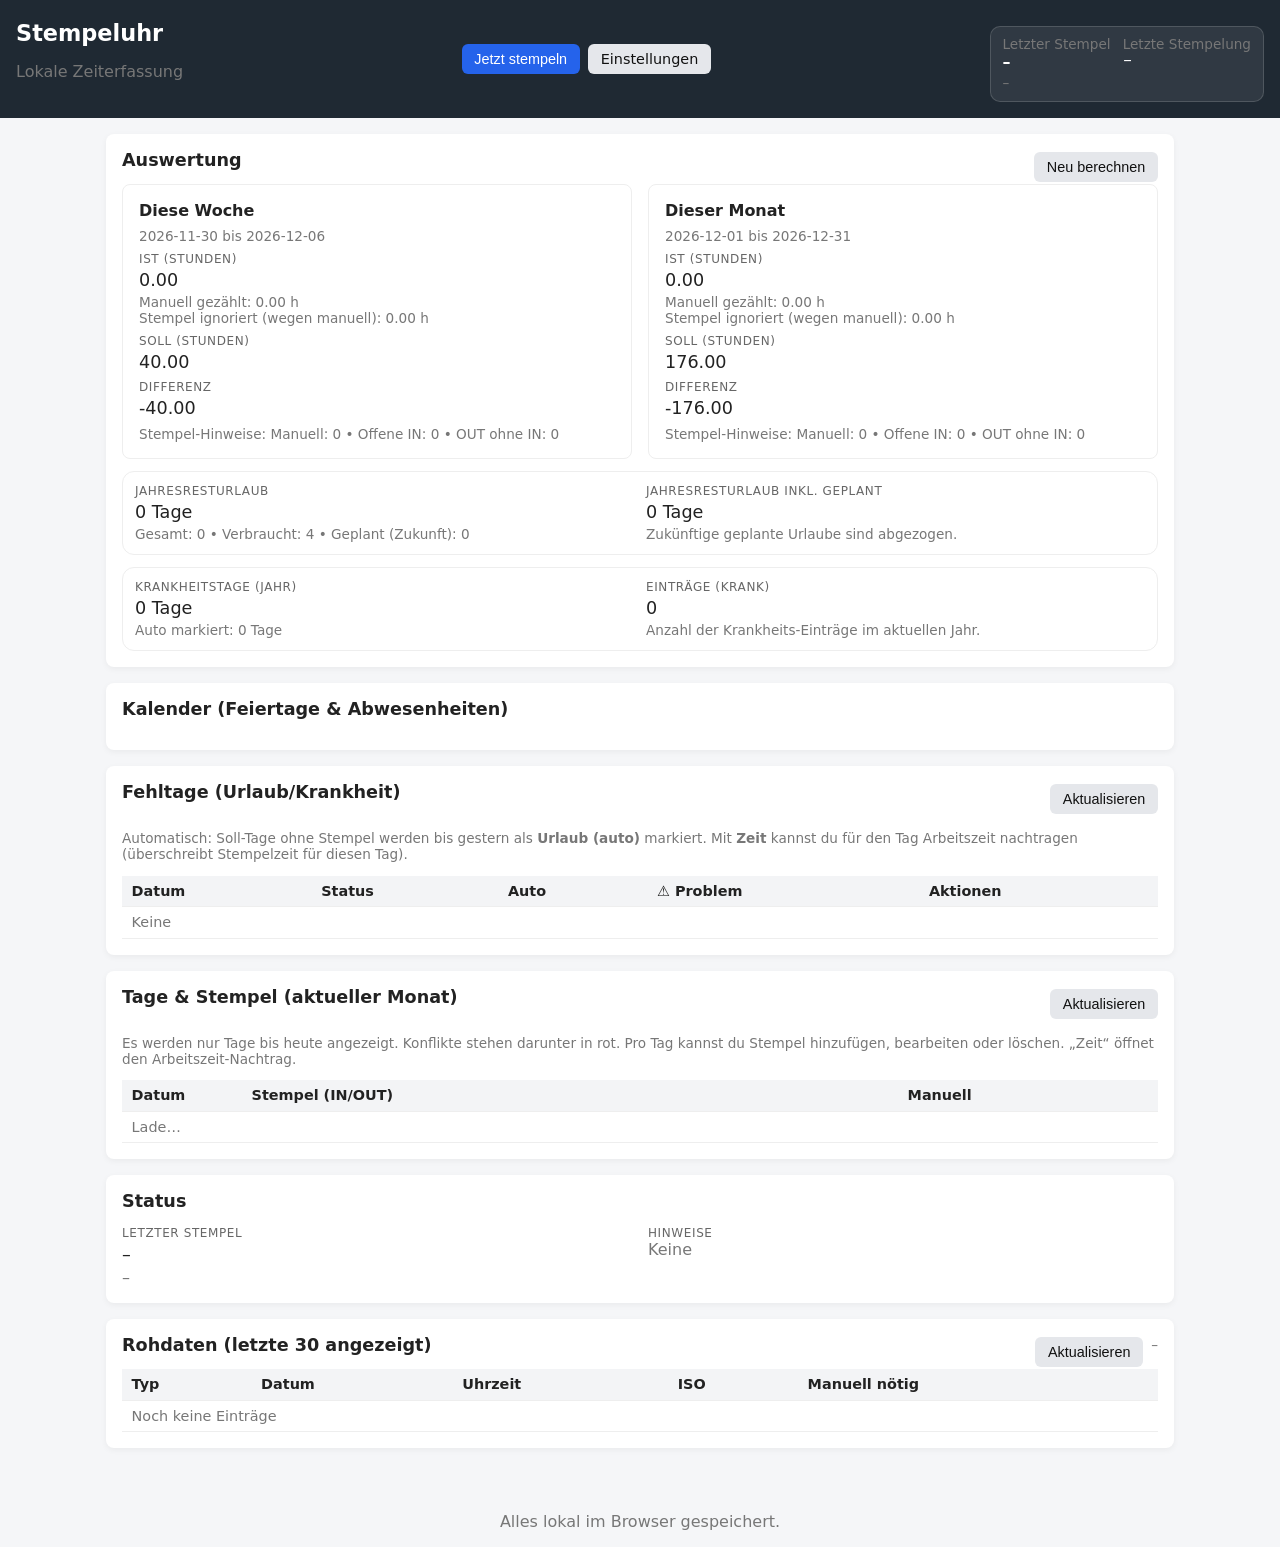
==== index.html @ 353a6ed8 "Support per-day standard hours" ====
<!DOCTYPE html>
<html lang="de">
<head>
  <meta charset="UTF-8" />
  <title>Stempeluhr – Übersicht</title>
  <meta name="viewport" content="width=device-width, initial-scale=1.0" />

  <link rel="manifest" href="/manifest.json" />
  <meta name="theme-color" content="#1f2933" />

  <link rel="stylesheet" href="src/css/style.css" />

  <!-- Mobile-Optimierung nur für diese Seite -->
  <style>
    /* Header / Buttons auf Mobile besser stapeln */
    .topbar .nav { display:flex; gap:0.5rem; align-items:center; }
    .topbar .nav .btn { white-space:nowrap; }

    .topbar-sub {
      margin-top: 0.6rem;
      padding: 0.6rem 0.75rem;
      border-radius: 10px;
      background: rgba(255,255,255,0.08);
      border: 1px solid rgba(255,255,255,0.15);
    }
    .topbar-sub .sub-row {
      display:flex;
      gap:0.75rem;
      align-items:baseline;
      justify-content:space-between;
      flex-wrap:wrap;
    }
    .topbar-sub .laststamp {
      font-weight: 600;
    }

    /* Urlaub-Box in Auswertung */
    .vac-box {
      margin-top: 0.75rem;
      padding: 0.75rem;
      border-radius: 12px;
      border: 1px solid #eee;
      background: #fff;
    }
    .vac-grid {
      display:grid;
      grid-template-columns: 1fr 1fr;
      gap: 0.75rem;
    }
    @media (max-width: 640px) {
      .vac-grid { grid-template-columns: 1fr; }
    }

    /* Tage & Stempel Tabelle: mobile-freundliche Zeilen */
    .days-table td { vertical-align: top; }
    .days-stamps-wrap { display:flex; flex-direction:column; gap:0.35rem; }
    .stamp-line { display:flex; align-items:center; gap:0.5rem; flex-wrap:wrap; }
    .stamp-actions { display:flex; gap:0.35rem; flex-wrap:wrap; }
    .btn.mini { padding: 0.2rem 0.45rem; font-size: 0.85rem; }

    .days-subrow td {
      padding-top: 0.6rem;
      padding-bottom: 0.6rem;
      border-top: 0;
    }
    .subrow-box {
      display:flex;
      align-items:flex-start;
      justify-content:space-between;
      gap:0.75rem;
      flex-wrap:wrap;
    }
    .subrow-left { min-width: 200px; }
    .subrow-right { display:flex; gap:0.5rem; flex-wrap:wrap; }

    /* Auf Mobile: Header kompakter, Buttons untereinander, Tabellen-Header für Tage ausblenden */
    @media (max-width: 640px) {
      .topbar { padding-bottom: 0.75rem; }
      .topbar .nav { width:100%; flex-direction:column; align-items:stretch; }
      .topbar .nav .btn, .topbar .nav a.btn { width:100%; text-align:center; }

      .topbar-sub { width:100%; }
      .topbar-sub .sub-row { flex-direction:column; align-items:flex-start; gap:0.35rem; }

      .container { padding-top: 0.75rem; }

      /* Tage-Tabelle: Kopf ausblenden */
      .days-table thead { display:none; }
      .days-table td { padding: 0.6rem; }
      .subrow-box { flex-direction:column; align-items:stretch; }
      .subrow-right { justify-content:flex-start; }
    }
  </style>
</head>
<body>

  <header class="topbar">
    <div>
      <h1>Stempeluhr</h1>
      <p class="muted">Lokale Zeiterfassung</p>
    </div>

    <nav class="nav">
      <button class="btn" id="btnStampNow" type="button">Jetzt stempeln</button>
      <a class="btn secondary" href="settings.html">Einstellungen</a>
    </nav>

    <!-- Letzter Stempel direkt unter dem Button -->
    <div class="topbar-sub" id="topbarLastStamp">
      <div class="sub-row">
        <div>
          <div class="muted small">Letzter Stempel</div>
          <div class="laststamp" id="lastStampTopValue">–</div>
        </div>
        <div>
          <div class="muted small">Letzte Stempelung</div>
          <div class="mono" id="lastStampTopAgo">–</div>
        </div>
      </div>
      <div class="muted small" id="lastStampTopMeta" style="margin-top:0.25rem;">–</div>
    </div>
  </header>

  <main class="container">

    <section class="card">
      <div class="row">
        <h2>Auswertung</h2>
        <div class="row-right">
          <button class="btn secondary" id="btnRecalc" type="button">Neu berechnen</button>
        </div>
      </div>

      <div class="grid2">
        <div class="card" style="margin:0; box-shadow:none; border:1px solid #eee;">
          <h3 style="margin:0 0 0.5rem 0; font-size:1rem;">Diese Woche</h3>
          <div class="muted small" id="weekRange">–</div>

          <div style="margin-top:0.5rem;">
            <div class="label">IST (Stunden)</div>
            <div class="value" id="weekWorked">–</div>
            <div class="muted small" id="weekManualAdded">–</div>
            <div class="muted small" id="weekStampIgnored">–</div>
          </div>

          <div style="margin-top:0.5rem;">
            <div class="label">SOLL (Stunden)</div>
            <div class="value" id="weekTarget">–</div>
          </div>

          <div style="margin-top:0.5rem;">
            <div class="label">Differenz</div>
            <div class="value" id="weekDiff">–</div>
          </div>

          <div class="muted small" style="margin-top:0.5rem;" id="weekFlags">–</div>
        </div>

        <div class="card" style="margin:0; box-shadow:none; border:1px solid #eee;">
          <h3 style="margin:0 0 0.5rem 0; font-size:1rem;">Dieser Monat</h3>
          <div class="muted small" id="monthRange">–</div>

          <div style="margin-top:0.5rem;">
            <div class="label">IST (Stunden)</div>
            <div class="value" id="monthWorked">–</div>
            <div class="muted small" id="monthManualAdded">–</div>
            <div class="muted small" id="monthStampIgnored">–</div>
          </div>

          <div style="margin-top:0.5rem;">
            <div class="label">SOLL (Stunden)</div>
            <div class="value" id="monthTarget">–</div>
          </div>

          <div style="margin-top:0.5rem;">
            <div class="label">Differenz</div>
            <div class="value" id="monthDiff">–</div>
          </div>

          <div class="muted small" style="margin-top:0.5rem;" id="monthFlags">–</div>
        </div>
      </div>

      <!-- NEU: Jahresresturlaub -->
      <div class="vac-box">
        <div class="vac-grid">
          <div>
            <div class="label">Jahresresturlaub</div>
            <div class="value" id="vacRemaining">–</div>
            <div class="muted small" id="vacMeta">–</div>
          </div>
          <div>
            <div class="label">Jahresresturlaub inkl. geplant</div>
            <div class="value" id="vacRemainingPlanned">–</div>
            <div class="muted small">Zukünftige geplante Urlaube sind abgezogen.</div>
          </div>
        </div>
      </div>

      <div class="vac-box">
        <div class="vac-grid">
          <div>
            <div class="label">Krankheitstage (Jahr)</div>
            <div class="value" id="sickDaysYear">–</div>
            <div class="muted small" id="sickMeta">–</div>
          </div>
          <div>
            <div class="label">Einträge (Krank)</div>
            <div class="value" id="sickEntries">–</div>
            <div class="muted small">Anzahl der Krankheits-Einträge im aktuellen Jahr.</div>
          </div>
        </div>
      </div>
    </section>

    <section class="card">
      <h2>Kalender (Feiertage & Abwesenheiten)</h2>
      <div id="calendarMount"></div>
    </section>

    <section class="card">
      <div class="row">
        <h2>Fehltage (Urlaub/Krankheit)</h2>
        <div class="row-right">
          <button class="btn secondary" id="btnAbsRefresh" type="button">Aktualisieren</button>
        </div>
      </div>

      <p class="muted small">
        Automatisch: Soll-Tage ohne Stempel werden bis gestern als <b>Urlaub (auto)</b> markiert.
        Mit <b>Zeit</b> kannst du für den Tag Arbeitszeit nachtragen (überschreibt Stempelzeit für diesen Tag).
      </p>

      <div class="table-wrap">
        <table class="table">
          <thead>
            <tr>
              <th>Datum</th>
              <th>Status</th>
              <th>Auto</th>
              <th>⚠ Problem</th>
              <th>Aktionen</th>
            </tr>
          </thead>
          <tbody id="absTbody">
            <tr><td colspan="5" class="muted">Keine</td></tr>
          </tbody>
        </table>
      </div>
    </section>

    <section class="card">
      <div class="row">
        <h2>Tage & Stempel (aktueller Monat)</h2>
        <div class="row-right">
          <button class="btn secondary" id="btnManualRefresh" type="button">Aktualisieren</button>
        </div>
      </div>

      <p class="muted small">
        Es werden nur Tage bis heute angezeigt. Konflikte stehen darunter in rot.
        Pro Tag kannst du Stempel hinzufügen, bearbeiten oder löschen. „Zeit“ öffnet den Arbeitszeit-Nachtrag.
      </p>

      <div class="table-wrap">
        <table class="table days-table">
          <thead>
            <tr>
              <th style="width: 120px;">Datum</th>
              <th>Stempel (IN/OUT)</th>
              <th style="width: 260px;">Manuell</th>
            </tr>
          </thead>
          <tbody id="daysTbody">
            <tr><td colspan="3" class="muted">Lade…</td></tr>
          </tbody>
        </table>
      </div>
    </section>

    <section class="card">
      <h2>Status</h2>
      <div class="grid2">
        <div>
          <div class="label">Letzter Stempel</div>
          <div class="value" id="lastStampValue">–</div>
          <div class="muted" id="lastStampMeta">–</div>
        </div>
        <div>
          <div class="label">Hinweise</div>
          <div id="alerts" class="alerts">
            <div class="muted">Keine</div>
          </div>
        </div>
      </div>
    </section>

    <section class="card">
      <div class="row">
        <h2>Rohdaten (letzte 30 angezeigt)</h2>
        <div class="row-right">
          <button class="btn secondary" id="btnRefresh" type="button">Aktualisieren</button>
          <span class="muted small" id="exportHint">–</span>
        </div>
      </div>

      <div class="table-wrap">
        <table class="table">
          <thead>
            <tr>
              <th>Typ</th>
              <th>Datum</th>
              <th>Uhrzeit</th>
              <th>ISO</th>
              <th>Manuell nötig</th>
            </tr>
          </thead>
          <tbody id="stampsTbody">
            <tr><td colspan="5" class="muted">Noch keine Einträge</td></tr>
          </tbody>
        </table>
      </div>
    </section>

  </main>

  <!-- Modal: Arbeitszeit nachtragen -->
  <div id="manualModal" class="modal hidden" aria-hidden="true">
    <div class="modal-backdrop" id="modalBackdrop"></div>
    <div class="modal-card">
      <div class="row">
        <h3 style="margin:0;">Arbeitszeit nachtragen</h3>
        <button class="btn secondary" id="btnModalClose" type="button">✕</button>
      </div>

      <div class="muted small" id="modalDateLabel">–</div>

      <div class="grid2" style="margin-top:0.75rem;">
        <div>
          <label class="label" for="mwStart">Start (HH:MM)</label>
          <input id="mwStart" type="time" style="width:100%; padding:0.5rem; border:1px solid #ddd; border-radius:6px;">
        </div>
        <div>
          <label class="label" for="mwEnd">Ende (HH:MM)</label>
          <input id="mwEnd" type="time" style="width:100%; padding:0.5rem; border:1px solid #ddd; border-radius:6px;">
        </div>
      </div>

      <div style="margin-top:0.75rem;">
        <label class="label" for="mwBreak">Pause (Minuten)</label>
        <input id="mwBreak" type="number" min="0" step="1" value="0"
               style="width:100%; padding:0.5rem; border:1px solid #ddd; border-radius:6px;">
      </div>

      <div class="muted small" style="margin-top:0.5rem;" id="mwPreview">–</div>
      <div class="muted small warn" style="margin-top:0.5rem;" id="mwError"></div>

      <div class="row" style="margin-top:0.75rem;">
        <button class="btn" id="btnMwSave" type="button">Speichern</button>
        <button class="btn secondary" id="btnMwDelete" type="button">Löschen</button>
      </div>
    </div>
  </div>

  <footer class="footer muted">
    <span>Alles lokal im Browser gespeichert.</span>
  </footer>

  <script src="src/js/storage.js"></script>
  <script src="src/js/clock.js"></script>


  <script src="src/js/holidays.js"></script>
  <script src="src/js/analytics.js"></script>

  <script src="src/js/absence.js"></script>
  <script src="src/js/manual_work.js"></script>
  <script src="src/js/calendar.js"></script>

  <script src="src/js/install.js"></script>

  <script>
    (function () {
      function pad2(n) { return String(n).padStart(2, "0"); }
      function formatDate(st) { return `${st.year}-${pad2(st.month)}-${pad2(st.day)}`; }
      function formatTime(st) { return `${pad2(st.hour)}:${pad2(st.minute)}:${pad2(st.second)}`; }

      function setHint(text) {
        const el = document.getElementById("exportHint");
        if (el) el.textContent = text;
      }

      function formatAgoFromTimestamp(ts) {
        if (!ts || typeof ts !== "number") return "–";
        const diffMs = Date.now() - ts;
        if (diffMs < 0) return "–";
        const totalMin = Math.floor(diffMs / 60000);
        const hh = Math.floor(totalMin / 60);
        const mm = totalMin % 60;
        if (hh <= 0) return `vor ${mm} min`;
        return `vor ${hh} h ${mm} min`;
      }

      // ---------- Urlaub: Soll-Anteil pro Tag (1.0 oder 0.5 etc.) ----------
      function weekdayKey(d) {
        const dow = d.getDay(); // 0..6
        return dow === 1 ? "mon"
          : dow === 2 ? "tue"
          : dow === 3 ? "wed"
          : dow === 4 ? "thu"
          : dow === 5 ? "fri"
          : dow === 6 ? "sat"
          : "sun";
      }

      function getWorkdaysSafe(settings) {
        const def = { mon: true, tue: true, wed: true, thu: true, fri: true, sat: false, sun: false };
        const wd = settings && settings.workdays ? settings.workdays : def;
        return { ...def, ...wd };
      }

      function customOffFactor(settings, dateStr) {
        const list = Array.isArray(settings.customHolidays) ? settings.customHolidays : [];
        const found = list.find(x => x && x.date === dateStr);
        if (!found) return 0;
        const f = Number(found.factor);
        if (Number.isNaN(f) || f < 0) return 0;
        return Math.min(1, f);
      }

      function legalOffFactor(settings, dateObj) {
        if (!window.HolidaysService || !HolidaysService.getHolidayInfo) return 0;
        const info = HolidaysService.getHolidayInfo(settings, dateObj);
        return info && info.offFactor ? info.offFactor : 0;
      }

      function getDailyHoursByDay(settings) {
        const def = { mon: 8, tue: 8, wed: 8, thu: 8, fri: 8, sat: 0, sun: 0 };
        const src = (settings && settings.standardDailyHoursByDay && typeof settings.standardDailyHoursByDay === "object")
          ? settings.standardDailyHoursByDay
          : {};
        const out = { ...def };
        Object.keys(def).forEach(k => {
          const v = Number(src[k]);
          if (!Number.isNaN(v) && v >= 0) out[k] = v;
        });
        return out;
      }

      function getStandardDailyHoursForDate(settings, dateObj) {
        const map = getDailyHoursByDay(settings);
        const key = weekdayKey(dateObj);
        return map[key];
      }

      function getVacationDayHours(settings) {
        const hours = Number(settings && settings.vacationDayHours);
        if (!Number.isNaN(hours) && hours > 0) return hours;
        return 8;
      }

      function ymdFromDate(d) {
        return `${String(d.getFullYear()).padStart(4, "0")}-${pad2(d.getMonth() + 1)}-${pad2(d.getDate())}`;
      }

      // gibt requiredFraction zurück: 0 / 0.5 / 1 ...
      function requiredWorkFraction(settings, workdays, dateObj) {
        const key = weekdayKey(dateObj);
        if (!workdays[key]) return 0;

        const dateStr = ymdFromDate(dateObj);
        const off = Math.max(
          legalOffFactor(settings, dateObj),
          customOffFactor(settings, dateStr)
        );
        const req = 1 - off;
        return req > 0 ? req : 0;
      }

      function hasStampOnDate(stamps, dateStr) {
        return (Array.isArray(stamps) ? stamps : []).some(s => {
          if (!s || !s.year) return false;
          const ds = `${s.year}-${pad2(s.month)}-${pad2(s.day)}`;
          return ds === dateStr;
        });
      }

      function formatDays(n) {
        if (typeof n !== "number" || Number.isNaN(n)) return "–";
        const rounded = Math.round(n * 10) / 10;
        if (Math.abs(rounded - Math.round(rounded)) < 1e-9) return String(Math.round(rounded));
        return rounded.toFixed(1);
      }

      function computeVacationStats() {
        const settings = StorageService.getSettings() || {};
        const workdays = getWorkdaysSafe(settings);
        const vacationDayHours = getVacationDayHours(settings);

        const totalYear = Number(settings.vacationAvailable || 0);
        const carry = (typeof settings.carryoverRemaining === "number")
          ? settings.carryoverRemaining
          : (typeof settings.carryoverDays === "number" ? settings.carryoverDays : 0);

        const totalEntitlement = Math.max(0, totalYear + Math.max(0, carry));

        const data = StorageService.getData();
        const stamps = Array.isArray(data.stamps) ? data.stamps : [];
        const absences = Array.isArray(StorageService.getAbsences()) ? StorageService.getAbsences() : [];

        const today = new Date();
        today.setHours(0,0,0,0);
        const curYear = today.getFullYear();

        let usedSoFar = 0;
        let plannedFuture = 0;

        absences.forEach(a => {
          if (!a || a.type !== "VACATION" || !a.date) return;
          const m = String(a.date).match(/^(\d{4})-(\d{2})-(\d{2})$/);
          if (!m) return;

          const y = Number(m[1]), mo = Number(m[2]), da = Number(m[3]);
          if (y !== curYear) return;

          const d = new Date(y, mo - 1, da, 0,0,0,0);
          const dateStr = a.date;

          // Wenn gestempelt wurde, zählt dieser Tag NICHT als Urlaub (refund)
          if (hasStampOnDate(stamps, dateStr)) return;

          const req = requiredWorkFraction(settings, workdays, d);
          if (req <= 0) return;

          const standardDailyHours = getStandardDailyHoursForDate(settings, d);
          const dayFactor = standardDailyHours / vacationDayHours;

          if (d.getTime() <= today.getTime()) {
            // bis heute: auto + manuell + geplant zählen -> verbraucht
            usedSoFar += req * dayFactor;
          } else {
            // Zukunft: nur "geplant" soll abgezogen werden
            if (a.planned === true) plannedFuture += req * dayFactor;
          }
        });

        const remaining = Math.max(0, totalEntitlement - usedSoFar);
        const remainingInclPlanned = Math.max(0, totalEntitlement - usedSoFar - plannedFuture);

        return {
          totalEntitlement,
          usedSoFar,
          plannedFuture,
          remaining,
          remainingInclPlanned
        };
      }

      function renderVacationSummary() {
        const elRem = document.getElementById("vacRemaining");
        const elRemPl = document.getElementById("vacRemainingPlanned");
        const elMeta = document.getElementById("vacMeta");

        const s = computeVacationStats();
        elRem.textContent = `${formatDays(s.remaining)} Tage`;
        elRemPl.textContent = `${formatDays(s.remainingInclPlanned)} Tage`;

        elMeta.textContent =
          `Gesamt: ${formatDays(s.totalEntitlement)} • Verbraucht: ${formatDays(s.usedSoFar)} • Geplant (Zukunft): ${formatDays(s.plannedFuture)}`;
      }

      function computeSickStats() {
        const settings = StorageService.getSettings() || {};
        const workdays = getWorkdaysSafe(settings);

        const data = StorageService.getData();
        const stamps = Array.isArray(data.stamps) ? data.stamps : [];
        const absences = Array.isArray(StorageService.getAbsences()) ? StorageService.getAbsences() : [];

        const today = new Date();
        today.setHours(0,0,0,0);
        const curYear = today.getFullYear();

        let sickDays = 0;
        let sickEntries = 0;
        let sickAutoDays = 0;

        absences.forEach(a => {
          if (!a || a.type !== "SICK" || !a.date) return;
          const m = String(a.date).match(/^(\d{4})-(\d{2})-(\d{2})$/);
          if (!m) return;

          const y = Number(m[1]), mo = Number(m[2]), da = Number(m[3]);
          if (y !== curYear) return;

          const d = new Date(y, mo - 1, da, 0,0,0,0);
          const dateStr = a.date;

          // Wenn gestempelt wurde, zählt dieser Tag nicht als Krankheitstag
          if (hasStampOnDate(stamps, dateStr)) return;

          const req = requiredWorkFraction(settings, workdays, d);
          if (req <= 0) return;

          sickEntries += 1;
          sickDays += req;
          if (a.auto) sickAutoDays += req;
        });

        return { sickDays, sickEntries, sickAutoDays };
      }

      function renderSickSummary() {
        const elDays = document.getElementById("sickDaysYear");
        const elEntries = document.getElementById("sickEntries");
        const elMeta = document.getElementById("sickMeta");

        const s = computeSickStats();
        elDays.textContent = `${formatDays(s.sickDays)} Tage`;
        elEntries.textContent = String(s.sickEntries);
        elMeta.textContent = `Auto markiert: ${formatDays(s.sickAutoDays)} Tage`;
      }

      // ---------- Modal State ----------
      let currentModalDate = null;

      const modal = document.getElementById("manualModal");
      const modalBackdrop = document.getElementById("modalBackdrop");
      const btnModalClose = document.getElementById("btnModalClose");
      const modalDateLabel = document.getElementById("modalDateLabel");
      const mwStart = document.getElementById("mwStart");
      const mwEnd = document.getElementById("mwEnd");
      const mwBreak = document.getElementById("mwBreak");
      const mwPreview = document.getElementById("mwPreview");
      const mwError = document.getElementById("mwError");
      const btnMwSave = document.getElementById("btnMwSave");
      const btnMwDelete = document.getElementById("btnMwDelete");

      function openModal(dateStr) {
        currentModalDate = dateStr;
        mwError.textContent = "";
        modalDateLabel.textContent = `Datum: ${dateStr}`;

        const existing = ManualWorkService.getByDate(dateStr);
        if (existing) {
          mwStart.value = existing.start || "";
          mwEnd.value = existing.end || "";
          mwBreak.value = String(existing.breakMinutes ?? 0);
        } else {
          mwStart.value = "";
          mwEnd.value = "";
          mwBreak.value = "0";
        }

        updatePreview();

        modal.classList.remove("hidden");
        modal.setAttribute("aria-hidden", "false");
      }

      function closeModal() {
        modal.classList.add("hidden");
        modal.setAttribute("aria-hidden", "true");
        currentModalDate = null;
      }

      function updatePreview() {
        mwError.textContent = "";
        if (!currentModalDate) { mwPreview.textContent = "–"; return; }

        const s = mwStart.value;
        const e = mwEnd.value;
        const b = Number(mwBreak.value || 0);

        if (!s || !e) {
          mwPreview.textContent = "Bitte Start und Ende eintragen.";
          return;
        }

        function toMin(t) {
          const m = String(t).match(/^(\d{1,2}):(\d{2})$/);
          if (!m) return null;
          const hh = Number(m[1]), mm = Number(m[2]);
          if (hh < 0 || hh > 23 || mm < 0 || mm > 59) return null;
          return hh * 60 + mm;
        }

        const sm = toMin(s), em = toMin(e);
        if (sm === null || em === null) { mwPreview.textContent = "Ungültige Zeit."; return; }
        if (em <= sm) { mwPreview.textContent = "Ende muss nach Start liegen."; return; }

        const worked = Math.max(0, (em - sm) - Math.max(0, b));
        const hours = (worked / 60).toFixed(2);
        mwPreview.textContent = `Ergebnis: ${worked} Minuten (= ${hours} Stunden)`;
      }

      mwStart.addEventListener("input", updatePreview);
      mwEnd.addEventListener("input", updatePreview);
      mwBreak.addEventListener("input", updatePreview);

      modalBackdrop.onclick = closeModal;
      btnModalClose.onclick = closeModal;

      btnMwSave.onclick = () => {
        if (!currentModalDate) return;
        const res = ManualWorkService.upsert(currentModalDate, mwStart.value, mwEnd.value, Number(mwBreak.value || 0));
        if (!res.ok) { mwError.textContent = res.error; return; }

        AbsenceService.setAbsence(currentModalDate, AbsenceService.TYPES.WORK_MANUAL);
        closeModal();
        renderAll();
      };

      btnMwDelete.onclick = () => {
        if (!currentModalDate) return;
        ManualWorkService.remove(currentModalDate);
        closeModal();
        renderAll();
      };

      // ---------- Rendering ----------
      function renderAnalysis() {
        const summary = Analytics.getSummary();

        document.getElementById("weekRange").textContent =
          `${Analytics.formatDateYYYYMMDD(summary.week.start)} bis ${Analytics.formatDateYYYYMMDD(new Date(summary.week.endExclusive.getTime() - 1))}`;

        document.getElementById("weekWorked").textContent = Analytics.formatHours(summary.week.workedHours);
        document.getElementById("weekManualAdded").textContent =
          `Manuell gezählt: ${Analytics.formatHours(summary.week.manualHoursAdded)} h`;
        document.getElementById("weekStampIgnored").textContent =
          `Stempel ignoriert (wegen manuell): ${Analytics.formatHours(summary.week.stampHoursIgnored)} h`;

        document.getElementById("weekTarget").textContent = Analytics.formatHours(summary.week.targetHours);
        document.getElementById("weekDiff").textContent = Analytics.formatSignedDiff(summary.week.diffHours);
        document.getElementById("weekFlags").textContent =
          `Stempel-Hinweise: Manuell: ${summary.week.manualCount} • Offene IN: ${summary.week.openCount} • OUT ohne IN: ${summary.week.unmatchedOutCount}`;

        document.getElementById("monthRange").textContent =
          `${Analytics.formatDateYYYYMMDD(summary.month.start)} bis ${Analytics.formatDateYYYYMMDD(new Date(summary.month.endExclusive.getTime() - 1))}`;

        document.getElementById("monthWorked").textContent = Analytics.formatHours(summary.month.workedHours);
        document.getElementById("monthManualAdded").textContent =
          `Manuell gezählt: ${Analytics.formatHours(summary.month.manualHoursAdded)} h`;
        document.getElementById("monthStampIgnored").textContent =
          `Stempel ignoriert (wegen manuell): ${Analytics.formatHours(summary.month.stampHoursIgnored)} h`;

        document.getElementById("monthTarget").textContent = Analytics.formatHours(summary.month.targetHours);
        document.getElementById("monthDiff").textContent = Analytics.formatSignedDiff(summary.month.diffHours);
        document.getElementById("monthFlags").textContent =
          `Stempel-Hinweise: Manuell: ${summary.month.manualCount} • Offene IN: ${summary.month.openCount} • OUT ohne IN: ${summary.month.unmatchedOutCount}`;

        // NEU
        renderVacationSummary();
        renderSickSummary();
      }

      function renderCalendar() {
        if (window.CalendarView) CalendarView.renderMonth("calendarMount", new Date());
      }

      function renderAbsences() {
        const tbody = document.getElementById("absTbody");
        tbody.innerHTML = "";

        const list = AbsenceService.listAbsencesForMonth(new Date());
        if (!list.length) {
          tbody.innerHTML = `<tr><td colspan="5" class="muted">Keine</td></tr>`;
          return;
        }

        list.forEach(a => {
          const label =
            a.type === "VACATION" ? (a.planned ? "Urlaub (geplant)" : "Urlaub") :
            a.type === "SICK" ? "Krank" :
            a.type === "WORK_MANUAL" ? "Arbeit (manuell)" : a.type;

          const issueText = "–";

          const tr = document.createElement("tr");
          tr.innerHTML = `
            <td class="mono">${a.date}</td>
            <td>${label}</td>
            <td class="${a.auto ? "warn" : "muted"}">${a.auto ? "ja" : "nein"}</td>
            <td class="muted">${issueText}</td>
            <td>
              <button class="btn secondary" data-act="time" type="button">Zeit</button>
              <button class="btn secondary" data-act="vac" type="button">Urlaub</button>
              <button class="btn secondary" data-act="sick" type="button">Krank</button>
              <button class="btn secondary" data-act="work" type="button">Arbeit</button>
              <button class="btn secondary" data-act="clear" type="button">Entfernen</button>
            </td>
          `;

          tr.querySelectorAll("button").forEach(btn => {
            btn.onclick = () => {
              const act = btn.getAttribute("data-act");
              if (act === "time") { openModal(a.date); return; }
              if (act === "vac") AbsenceService.setAbsence(a.date, AbsenceService.TYPES.VACATION);
              if (act === "sick") AbsenceService.setAbsence(a.date, AbsenceService.TYPES.SICK);
              if (act === "work") AbsenceService.setAbsence(a.date, AbsenceService.TYPES.WORK_MANUAL);
              if (act === "clear") AbsenceService.clearAbsence(a.date);

              renderAbsences();
              renderCalendar();
              renderAnalysis();
              renderDaysStamps();
            };
          });

          tbody.appendChild(tr);
        });
      }

      // ---------- Tage & Stempel ----------
      function getConflictForStamps(stampsForDay) {
        const stamps = (stampsForDay || []).slice().sort((a, b) => a.timestamp - b.timestamp);
        const reasons = [];

        if (stamps.some(s => s && (s.manualRequired || s.cutoffFlag))) reasons.push("Manuelle Prüfung nötig");

        for (let i = 1; i < stamps.length; i++) {
          if (stamps[i] && stamps[i - 1] && stamps[i].type === stamps[i - 1].type) {
            reasons.push("Doppelter Typ (z.B. IN/IN)");
            break;
          }
        }

        const inCount = stamps.filter(s => s && s.type === "IN").length;
        const outCount = stamps.filter(s => s && s.type === "OUT").length;
        if (inCount !== outCount) reasons.push(inCount > outCount ? "Offenes IN ohne OUT" : "OUT ohne IN");

        const uniq = Array.from(new Set(reasons));
        return { hasConflict: uniq.length > 0, text: uniq.join(" • ") };
      }

      function promptHHMM(defaultValue) {
        const v = prompt("Uhrzeit (HH:MM):", defaultValue || "");
        if (v === null) return null;
        const m = String(v).trim().match(/^(\d{1,2}):(\d{2})$/);
        if (!m) return { ok: false, error: "Ungültiges Format. Bitte HH:MM." };
        const hh = Number(m[1]), mm = Number(m[2]);
        if (hh < 0 || hh > 23 || mm < 0 || mm > 59) return { ok: false, error: "Ungültige Uhrzeit." };
        return { ok: true, hh, mm, raw: `${pad2(hh)}:${pad2(mm)}` };
      }

      function promptType(defaultType) {
        const v = prompt('Typ ("IN" oder "OUT"):', defaultType || "IN");
        if (v === null) return null;
        const t = String(v).trim().toUpperCase();
        if (t !== "IN" && t !== "OUT") return { ok: false, error: 'Nur "IN" oder "OUT" erlaubt.' };
        return { ok: true, type: t };
      }

      function renderDaysStamps() {
        const tbody = document.getElementById("daysTbody");
        tbody.innerHTML = "";

        const data = StorageService.getData();
        const stampsAll = Array.isArray(data.stamps) ? data.stamps : [];

        const now = new Date();
        const year = now.getFullYear();
        const month = now.getMonth(); // 0..11
        const monthNr = month + 1;

        const maxDay = now.getDate();

        for (let d = 1; d <= maxDay; d++) {
          const dateStr = `${year}-${pad2(monthNr)}-${pad2(d)}`;

          const stampsForDay = stampsAll
            .filter(s => s && s.year === year && s.month === monthNr && s.day === d)
            .slice()
            .sort((a, b) => a.timestamp - b.timestamp);

          const manual = ManualWorkService.getByDate(dateStr);
          const conflict = getConflictForStamps(stampsForDay);

          const tr1 = document.createElement("tr");

          const dateCell = document.createElement("td");
          dateCell.className = "mono";
          dateCell.textContent = dateStr;

          const stampCell = document.createElement("td");
          if (!stampsForDay.length) {
            stampCell.innerHTML = `<span class="muted">–</span>`;
          } else {
            const wrap = document.createElement("div");
            wrap.className = "days-stamps-wrap";

            stampsForDay.forEach(st => {
              const line = document.createElement("div");
              line.className = "stamp-line";

              const label = document.createElement("span");
              label.className = (st.manualRequired || st.cutoffFlag) ? "warn mono" : "mono";
              label.textContent = `${st.type} ${pad2(st.hour)}:${pad2(st.minute)}:${pad2(st.second)}`;

              const actions = document.createElement("span");
              actions.className = "stamp-actions";

              const btnEdit = document.createElement("button");
              btnEdit.className = "btn secondary mini";
              btnEdit.type = "button";
              btnEdit.textContent = "Bearbeiten";
              btnEdit.onclick = () => {
                const tRes = promptType(st.type);
                if (!tRes) return;
                if (!tRes.ok) { alert(tRes.error); return; }

                const timeRes = promptHHMM(`${pad2(st.hour)}:${pad2(st.minute)}`);
                if (!timeRes) return;
                if (!timeRes.ok) { alert(timeRes.error); return; }

                const newDate = new Date(year, month, d, timeRes.hh, timeRes.mm, 0, 0);
                StorageService.updateStampByTimestamp(st.timestamp, {
                  type: tRes.type,
                  hour: timeRes.hh,
                  minute: timeRes.mm,
                  second: 0,
                  timestamp: newDate.getTime(),
                  iso: newDate.toISOString(),
                  year,
                  month: monthNr,
                  day: d,
                  manualRequired: false,
                  cutoffFlag: false,
                  manualEntry: true
                });

                renderAll();
                setHint(`Stempel geändert: ${dateStr} ${tRes.type} ${timeRes.raw}`);
              };

              const btnDel = document.createElement("button");
              btnDel.className = "btn secondary mini";
              btnDel.type = "button";
              btnDel.textContent = "Löschen";
              btnDel.onclick = () => {
                const ok = confirm(`Diesen Stempel wirklich löschen?\n${st.type} ${pad2(st.hour)}:${pad2(st.minute)}:${pad2(st.second)} (${dateStr})`);
                if (!ok) return;
                StorageService.deleteStampByTimestamp(st.timestamp);
                renderAll();
                setHint(`Stempel gelöscht: ${dateStr}`);
              };

              actions.appendChild(btnEdit);
              actions.appendChild(btnDel);

              line.appendChild(label);
              if (st.manualRequired || st.cutoffFlag) {
                const flag = document.createElement("span");
                flag.className = "warn small";
                flag.textContent = "⚠ manuell";
                line.appendChild(flag);
              }
              line.appendChild(actions);
              wrap.appendChild(line);
            });

            stampCell.appendChild(wrap);
          }

          const manualCell = document.createElement("td");
          if (!manual) {
            manualCell.innerHTML = `<span class="muted">–</span>`;
          } else {
            manualCell.innerHTML =
              `<span class="mono">${manual.start}–${manual.end}</span>
               <span class="muted small"> • Pause ${manual.breakMinutes} • ${manual.minutesWorked} min</span>`;
          }

          tr1.appendChild(dateCell);
          tr1.appendChild(stampCell);
          tr1.appendChild(manualCell);

          const tr2 = document.createElement("tr");
          tr2.className = "days-subrow";

          const td2 = document.createElement("td");
          td2.colSpan = 3;

          const box = document.createElement("div");
          box.className = "subrow-box";

          const left = document.createElement("div");
          left.className = "subrow-left";

          const conflictLine = document.createElement("div");
          conflictLine.className = conflict.hasConflict ? "warn" : "muted";
          conflictLine.textContent = conflict.hasConflict ? ("⚠ " + conflict.text) : "–";
          left.appendChild(conflictLine);

          const right = document.createElement("div");
          right.className = "subrow-right";

          const btnAdd = document.createElement("button");
          btnAdd.className = "btn secondary";
          btnAdd.type = "button";
          btnAdd.textContent = "Stempel +";
          btnAdd.onclick = () => {
            const tRes = promptType("IN");
            if (!tRes) return;
            if (!tRes.ok) { alert(tRes.error); return; }

            const timeRes = promptHHMM("08:00");
            if (!timeRes) return;
            if (!timeRes.ok) { alert(timeRes.error); return; }

            const dt = new Date(year, month, d, timeRes.hh, timeRes.mm, 0, 0);
            StorageService.addStamp({
              type: tRes.type,
              iso: dt.toISOString(),
              year,
              month: monthNr,
              day: d,
              hour: timeRes.hh,
              minute: timeRes.mm,
              second: 0,
              timestamp: dt.getTime(),
              manualRequired: false,
              cutoffFlag: false,
              manualEntry: true
            });

            renderAll();
            setHint(`Stempel hinzugefügt: ${dateStr} ${tRes.type} ${timeRes.raw}`);
          };

          const btnTime = document.createElement("button");
          btnTime.className = "btn secondary";
          btnTime.type = "button";
          btnTime.textContent = "Zeit";
          btnTime.onclick = () => openModal(dateStr);

          right.appendChild(btnAdd);
          right.appendChild(btnTime);

          box.appendChild(left);
          box.appendChild(right);

          td2.appendChild(box);
          tr2.appendChild(td2);

          tbody.appendChild(tr1);
          tbody.appendChild(tr2);
        }
      }

      function renderMainAndLastStampTop() {
        const data = StorageService.getData();
        const stamps = data.stamps || [];
        const last = stamps[stamps.length - 1] || null;

        const lastStampValue = document.getElementById("lastStampValue");
        const lastStampMeta = document.getElementById("lastStampMeta");

        const topValue = document.getElementById("lastStampTopValue");
        const topAgo = document.getElementById("lastStampTopAgo");
        const topMeta = document.getElementById("lastStampTopMeta");

        if (!last) {
          lastStampValue.textContent = "–";
          lastStampMeta.textContent = "Noch keine Stempel vorhanden";
          topValue.textContent = "–";
          topAgo.textContent = "–";
          topMeta.textContent = "Noch keine Stempel vorhanden";
        } else {
          const valueText = `${last.type} • ${formatDate(last)} ${formatTime(last)}`;
          const agoText = formatAgoFromTimestamp(last.timestamp);

          lastStampValue.textContent = valueText;
          lastStampMeta.textContent = `timestamp: ${last.timestamp}${last.manualRequired ? " • ⚠️ manuell" : ""}`;

          topValue.textContent = valueText;
          topAgo.textContent = agoText;
          topMeta.textContent = `${last.manualRequired ? "⚠️ Manuelle Prüfung markiert" : "OK"}`;
        }

        const alerts = document.getElementById("alerts");
        alerts.innerHTML = "";

        const manual = stamps.filter(s => s && s.manualRequired);
        if (manual.length === 0) {
          alerts.innerHTML = `<div class="muted">Keine</div>`;
        } else {
          manual.slice(-5).reverse().forEach(s => {
            const div = document.createElement("div");
            div.className = "alert";
            div.textContent = `⚠️ Manuelle Prüfung: ${formatDate(s)} ${formatTime(s)}`;
            alerts.appendChild(div);
          });
        }

        const tbody = document.getElementById("stampsTbody");
        tbody.innerHTML = "";

        if (stamps.length === 0) {
          tbody.innerHTML = `<tr><td colspan="5" class="muted">Noch keine Einträge</td></tr>`;
        } else {
          stamps.slice(-30).reverse().forEach(st => {
            const tr = document.createElement("tr");
            tr.innerHTML = `
              <td class="${st.manualRequired ? "warn" : ""}">${st.type}</td>
              <td>${formatDate(st)}</td>
              <td>${formatTime(st)}</td>
              <td class="mono">${st.iso}</td>
              <td class="${st.manualRequired ? "warn" : "muted"}">${st.manualRequired ? "JA" : "nein"}</td>
            `;
            tbody.appendChild(tr);
          });
        }
      }

      function renderAll() {
        if (window.AbsenceService) AbsenceService.ensureAutoVacationUpToYesterday();
        renderAnalysis();
        renderCalendar();
        renderAbsences();
        renderDaysStamps();
        renderMainAndLastStampTop();
      }

      document.getElementById("btnStampNow").onclick = () => {
        const result = Clock.toggleStamp();
        setHint(`Gestempelt: ${result.type} • ${result.timeString}${result.manualRequired ? " • ⚠ manuell" : ""}`);
        renderAll();
      };

      document.getElementById("btnRefresh").onclick = () => { renderAll(); setHint("Aktualisiert"); };
      document.getElementById("btnRecalc").onclick = () => { renderAnalysis(); renderCalendar(); };
      document.getElementById("btnAbsRefresh").onclick = () => {
        AbsenceService.ensureAutoVacationUpToYesterday();
        renderAbsences(); renderCalendar(); renderAnalysis(); renderDaysStamps();
      };
      document.getElementById("btnManualRefresh").onclick = () => { renderDaysStamps(); renderAnalysis(); setHint("Tage aktualisiert"); };

      renderAll();

      setInterval(() => {
        renderMainAndLastStampTop();
      }, 30000);
    })();
  </script>

</body>
</html>
---- src/css/style.css ----
/* =========
   Basis
   ========= */

* {
  box-sizing: border-box;
}

html, body {
  margin: 0;
  padding: 0;
  font-family: system-ui, -apple-system, BlinkMacSystemFont, "Segoe UI",
               Roboto, Helvetica, Arial, sans-serif;
  background: #f5f6f8;
  color: #222;
}

a {
  color: inherit;
  text-decoration: none;
}

.muted {
  color: #777;
}

.small {
  font-size: 0.85rem;
}

.mono {
  font-family: ui-monospace, SFMono-Regular, Menlo, Monaco, Consolas, monospace;
}

/* =========
   Layout
   ========= */

.topbar {
  background: #1f2933;
  color: #fff;
  padding: 1rem;
  display: flex;
  gap: 1rem;
  align-items: center;
  justify-content: space-between;
}

.topbar h1 {
  margin: 0;
  font-size: 1.4rem;
}

.nav {
  display: flex;
  gap: 0.5rem;
}

.container {
  max-width: 1100px;
  margin: 1rem auto 3rem;
  padding: 0 1rem;
}

.footer {
  text-align: center;
  padding: 1rem;
}

/* =========
   Buttons
   ========= */

.btn {
  display: inline-block;
  padding: 0.45rem 0.8rem;
  border-radius: 6px;
  background: #2563eb;
  color: #fff;
  font-size: 0.9rem;
  cursor: pointer;
  border: none;
}

.btn:hover {
  background: #1e4fd8;
}

.btn.secondary {
  background: #e5e7eb;
  color: #111;
}

.btn.secondary:hover {
  background: #d1d5db;
}

.btn:disabled {
  opacity: 0.6;
  cursor: not-allowed;
}

/* =========
   Cards
   ========= */

.card {
  background: #fff;
  border-radius: 8px;
  padding: 1rem;
  margin-bottom: 1rem;
  box-shadow: 0 2px 6px rgba(0,0,0,0.05);
}

.card h2 {
  margin-top: 0;
  font-size: 1.1rem;
}

/* =========
   Grid / Rows
   ========= */

.grid2 {
  display: grid;
  grid-template-columns: 1fr 1fr;
  gap: 1rem;
}

.row {
  display: flex;
  align-items: center;
  justify-content: space-between;
  gap: 1rem;
}

.row-right {
  display: flex;
  gap: 0.5rem;
}

.actions {
  display: flex;
  gap: 0.5rem;
  flex-wrap: wrap;
}

/* =========
   Tabellen
   ========= */

.table-wrap {
  overflow-x: auto;
}

.table {
  width: 100%;
  border-collapse: collapse;
  font-size: 0.9rem;
}

.table th,
.table td {
  padding: 0.45rem 0.6rem;
  border-bottom: 1px solid #eee;
  text-align: left;
  white-space: nowrap;
}

.table th {
  background: #f3f4f6;
  font-weight: 600;
}

.table tr:hover td {
  background: #fafafa;
}

/* =========
   Status / Alerts
   ========= */

.label {
  font-size: 0.75rem;
  text-transform: uppercase;
  letter-spacing: 0.05em;
  color: #666;
}

.value {
  font-size: 1.1rem;
  margin: 0.25rem 0;
}

.alerts {
  display: flex;
  flex-direction: column;
  gap: 0.25rem;
}

.alert {
  padding: 0.3rem 0.4rem;
  background: #fee2e2;
  color: #991b1b;
  border-radius: 4px;
  font-size: 0.85rem;
}

/* =========
   Warnungen
   ========= */

.warn {
  color: #b91c1c;
  font-weight: 600;
}

/* =========
   Toggle-Seite
   ========= */

.center {
  min-height: 100vh;
  display: flex;
  flex-direction: column;
  align-items: center;
  justify-content: center;
  text-align: center;
}

.center h1 {
  margin-bottom: 0.5rem;
}

/* =========
   Responsive
   ========= */

@media (max-width: 700px) {
  .grid2 {
    grid-template-columns: 1fr;
  }

  .topbar {
    flex-direction: column;
    align-items: flex-start;
  }
}
/* =========
   Install-Banner
   ========= */

.install-banner {
  position: fixed;
  bottom: 0;
  left: 0;
  right: 0;
  background: #1f2933;
  color: #fff;
  padding: 0.75rem 1rem;
  display: flex;
  justify-content: space-between;
  align-items: center;
  gap: 0.75rem;
  z-index: 9999;
  box-shadow: 0 -2px 6px rgba(0,0,0,0.25);
}

.install-info {
  display: flex;
  align-items: center;
  gap: 0.75rem;
}

.install-icon {
  width: 48px;
  height: 48px;
  border-radius: 12px;
  background: #fff;
  padding: 4px;
  box-shadow: 0 2px 6px rgba(0,0,0,0.25);
}

.install-title {
  font-size: 1rem;
  font-weight: 600;
}

.install-status {
  font-size: 0.85rem;
  color: rgba(255, 255, 255, 0.8);
}

.install-actions {
  display: flex;
  gap: 0.5rem;
}
/* =========
   Kalender
   ========= */

.cal-header {
  display: flex;
  justify-content: space-between;
  align-items: center;
  gap: 0.75rem;
  margin-bottom: 0.75rem;
}

.cal-title {
  font-size: 1.1rem;
  font-weight: 700;
}

.cal-actions {
  display: flex;
  gap: 0.4rem;
}

.cal-grid {
  display: grid;
  grid-template-columns: repeat(7, minmax(0, 1fr));
  gap: 0.4rem;
  width: 100%;
}

.cal-weekdays .cal-wd {
  background: #f3f4f6;
  border-radius: 6px;
  padding: 0.35rem 0.4rem;
  font-weight: 600;
  text-align: center;
  font-size: 0.85rem;
}

.cal-cell {
  background: #fff;
  border: 1px solid #eee;
  border-radius: 8px;
  padding: 0.45rem;
  min-height: 78px;
  min-width: 0;
  display: flex;
  flex-direction: column;
  gap: 0.25rem;
  cursor: pointer;
}

.cal-empty {
  background: transparent;
  border: none;
  cursor: default;
}

.cal-daynum {
  font-weight: 700;
}

.cal-hours {
  font-weight: 600;
  font-size: 0.85rem;
  color: #1f2933;
}

.cal-meta {
  display: flex;
  gap: 0.25rem;
  flex-wrap: wrap;
}

.badge {
  display: inline-block;
  padding: 0.12rem 0.35rem;
  border-radius: 999px;
  font-size: 0.72rem;
  background: #e5e7eb;
}

.badge.ghost {
  background: #f3f4f6;
  color: #555;
}

.badge.warn {
  background: #fee2e2;
  color: #991b1b;
}

.cal-label {
  font-size: 0.75rem;
  line-height: 1.2;
  overflow-wrap: anywhere;
}

.cal-workday {
  border-color: #dbeafe;
}

.cal-off {
  background: #fff7ed; /* leichtes Orange */
  border-color: #fed7aa;
}

.cal-legal .cal-label:first-of-type {
  font-weight: 600;
}

.cal-today {
  outline: 2px solid rgba(37, 99, 235, 0.35);
}

.badge.info {
  background: #e0f2fe;
  color: #075985;
}
.cal-partialoff {
  background: #fff7ed;
  border-color: #fed7aa;
}
.cal-abs {
  border-color: #bae6fd;
}
@media (max-width: 640px) {
  #calendarMount {
    overflow-x: auto;
    -webkit-overflow-scrolling: touch;
  }

  .cal-header {
    flex-wrap: wrap;
  }

  .cal-title {
    font-size: 1rem;
  }

  .cal-grid {
    gap: 0.25rem;
  }

  .cal-weekdays .cal-wd {
    font-size: 0.75rem;
    padding: 0.25rem;
  }

  .cal-cell {
    padding: 0.35rem;
    min-height: 64px;
  }

  .cal-label {
    font-size: 0.7rem;
  }
}
/* =========
   Modal (manuelles Nachtragen)
   ========= */

.modal.hidden { display: none; }

.modal {
  position: fixed;
  inset: 0;
  z-index: 10000;
}

.modal-backdrop {
  position: absolute;
  inset: 0;
  background: rgba(0,0,0,0.35);
}

.modal-card {
  position: relative;
  margin: 10vh auto 0;
  max-width: 520px;
  background: #fff;
  border-radius: 14px;
  padding: 1rem;
  box-shadow: 0 12px 40px rgba(0,0,0,0.25);
}
/* =========
   Problem-Markierung (rot)
   ========= */

.badge.danger {
  background: #fee2e2;
  color: #991b1b;
}

.danger-text {
  color: #991b1b;
  font-size: 0.75rem;
  line-height: 1.2;
}

.cal-issue {
  border-color: #fecaca !important;
  background: #fff1f2;
}

.cal-cutoff {
  outline: 2px solid rgba(153, 27, 27, 0.25);
}
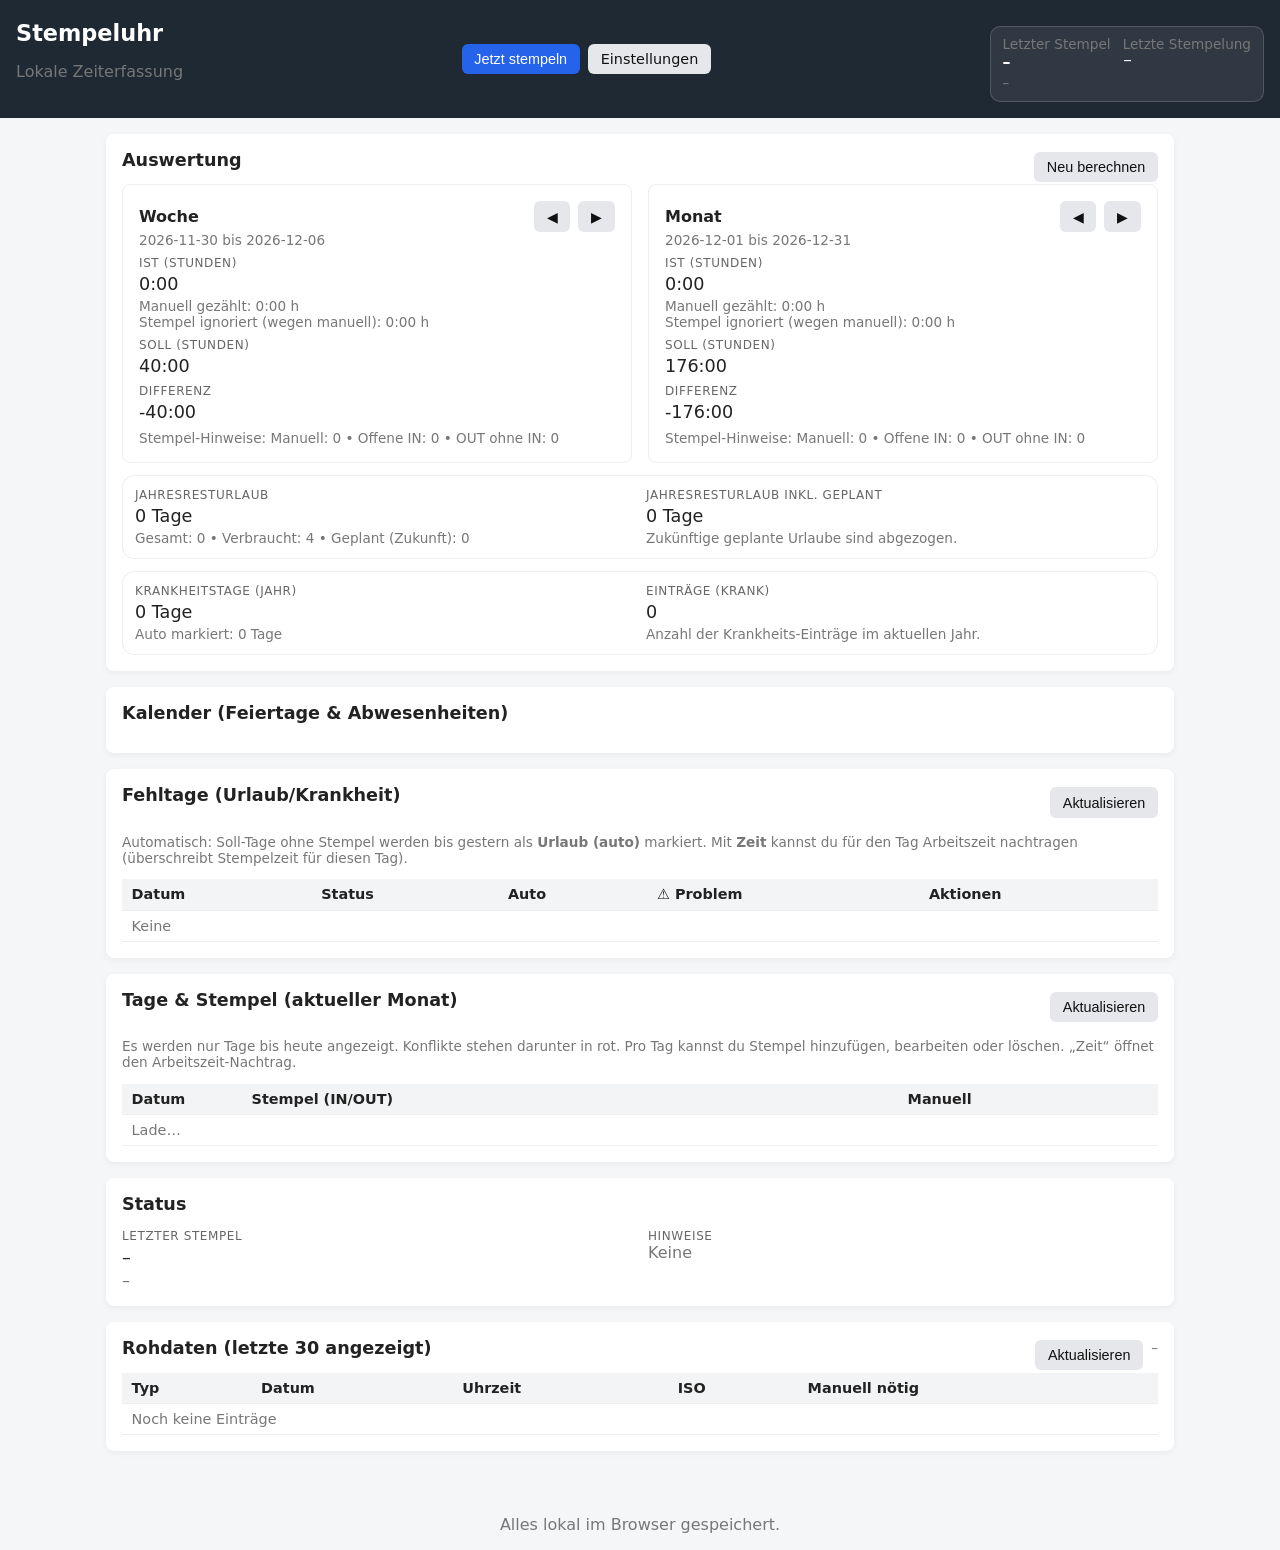
==== commit fa5c6fb5: "Update analytics navigation and time format" ====
--- a/index.html
+++ b/index.html
@@ -133,7 +133,13 @@
 
       <div class="grid2">
         <div class="card" style="margin:0; box-shadow:none; border:1px solid #eee;">
-          <h3 style="margin:0 0 0.5rem 0; font-size:1rem;">Diese Woche</h3>
+          <div class="row" style="align-items:center;">
+            <h3 style="margin:0; font-size:1rem;">Woche</h3>
+            <div class="row-right">
+              <button class="btn secondary" id="weekPrev" type="button">◀</button>
+              <button class="btn secondary" id="weekNext" type="button">▶</button>
+            </div>
+          </div>
           <div class="muted small" id="weekRange">–</div>
 
           <div style="margin-top:0.5rem;">
@@ -157,7 +163,13 @@
         </div>
 
         <div class="card" style="margin:0; box-shadow:none; border:1px solid #eee;">
-          <h3 style="margin:0 0 0.5rem 0; font-size:1rem;">Dieser Monat</h3>
+          <div class="row" style="align-items:center;">
+            <h3 style="margin:0; font-size:1rem;">Monat</h3>
+            <div class="row-right">
+              <button class="btn secondary" id="monthPrev" type="button">◀</button>
+              <button class="btn secondary" id="monthNext" type="button">▶</button>
+            </div>
+          </div>
           <div class="muted small" id="monthRange">–</div>
 
           <div style="margin-top:0.5rem;">
@@ -719,8 +731,26 @@
       };
 
       // ---------- Rendering ----------
+      let weekOffset = 0;
+      let monthOffset = 0;
+
+      function getWeekReferenceDate() {
+        const d = new Date();
+        d.setDate(d.getDate() + (weekOffset * 7));
+        return d;
+      }
+
+      function getMonthReferenceDate() {
+        const d = new Date();
+        d.setMonth(d.getMonth() + monthOffset);
+        return d;
+      }
+
       function renderAnalysis() {
-        const summary = Analytics.getSummary();
+        const summary = Analytics.getSummary({
+          weekDate: getWeekReferenceDate(),
+          monthDate: getMonthReferenceDate()
+        });
 
         document.getElementById("weekRange").textContent =
           `${Analytics.formatDateYYYYMMDD(summary.week.start)} bis ${Analytics.formatDateYYYYMMDD(new Date(summary.week.endExclusive.getTime() - 1))}`;
@@ -1131,6 +1161,10 @@
 
       document.getElementById("btnRefresh").onclick = () => { renderAll(); setHint("Aktualisiert"); };
       document.getElementById("btnRecalc").onclick = () => { renderAnalysis(); renderCalendar(); };
+      document.getElementById("weekPrev").onclick = () => { weekOffset -= 1; renderAnalysis(); };
+      document.getElementById("weekNext").onclick = () => { weekOffset += 1; renderAnalysis(); };
+      document.getElementById("monthPrev").onclick = () => { monthOffset -= 1; renderAnalysis(); };
+      document.getElementById("monthNext").onclick = () => { monthOffset += 1; renderAnalysis(); };
       document.getElementById("btnAbsRefresh").onclick = () => {
         AbsenceService.ensureAutoVacationUpToYesterday();
         renderAbsences(); renderCalendar(); renderAnalysis(); renderDaysStamps();
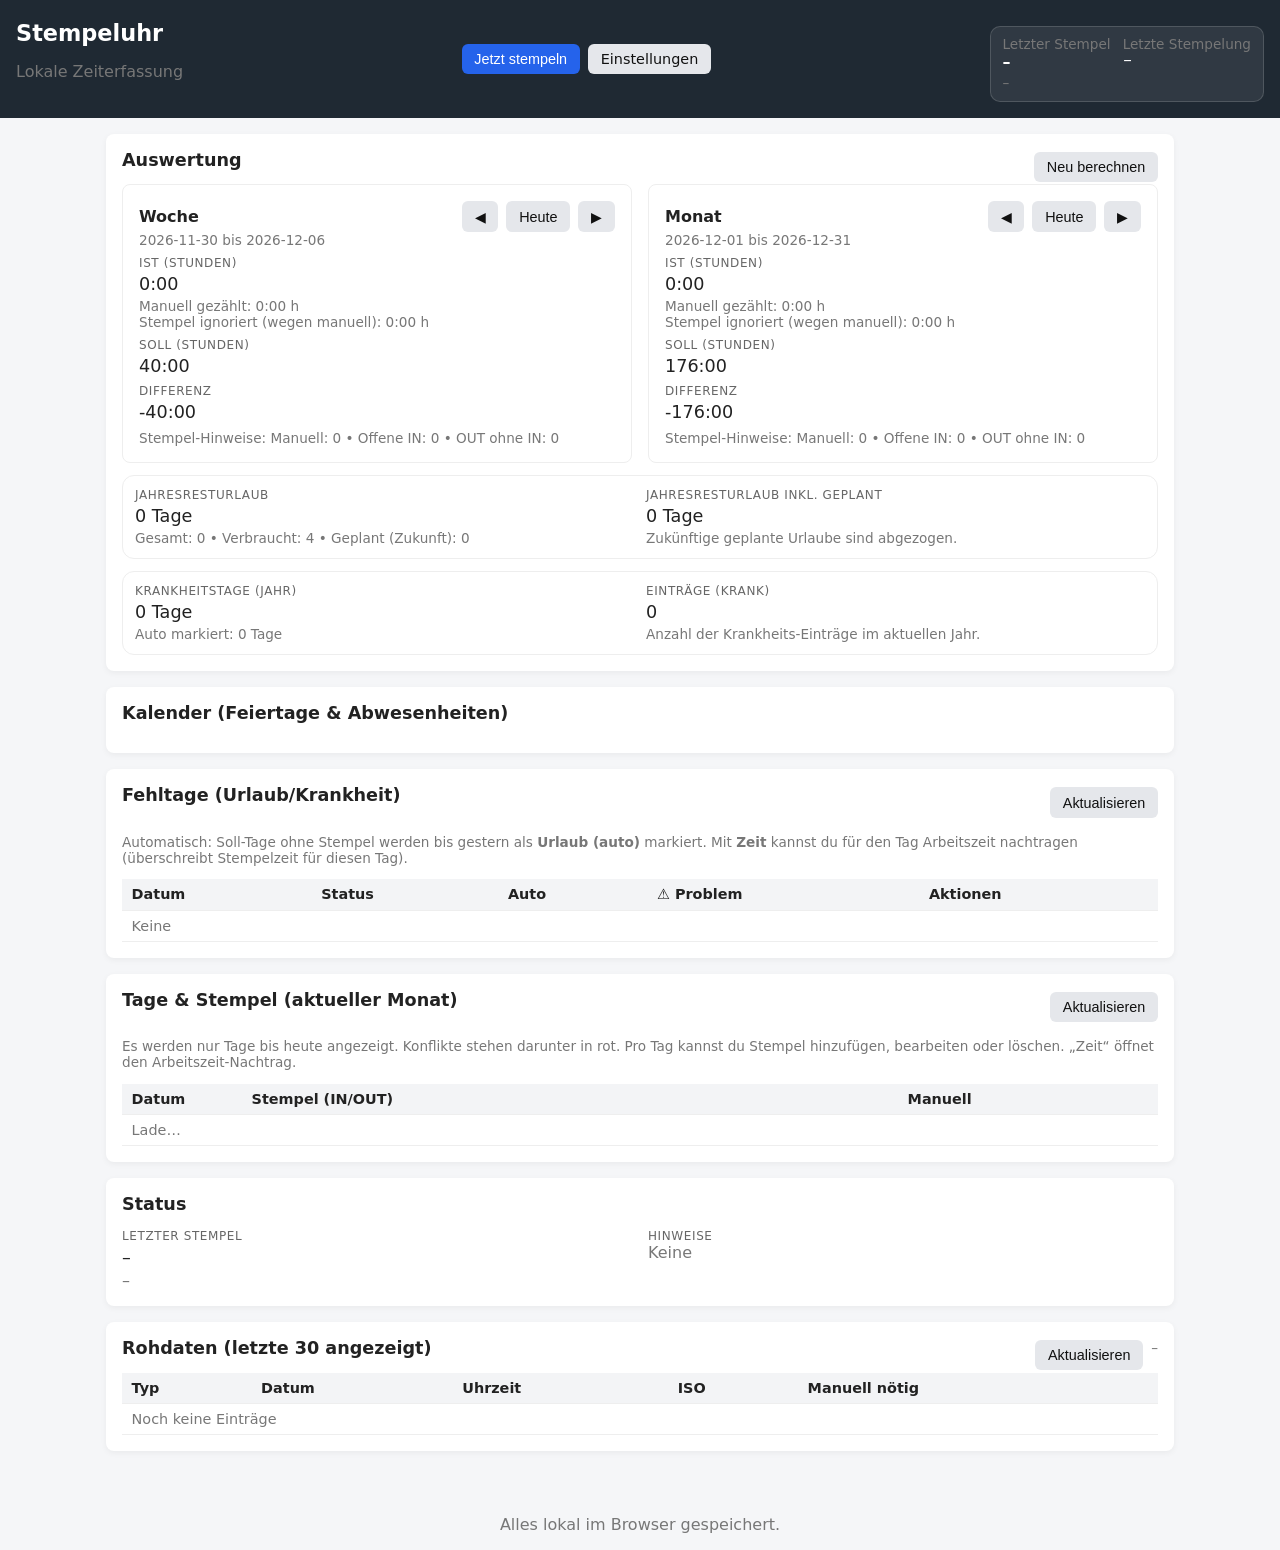
==== commit 23acd815: "Add today buttons for analytics navigation" ====
--- a/index.html
+++ b/index.html
@@ -137,6 +137,7 @@
             <h3 style="margin:0; font-size:1rem;">Woche</h3>
             <div class="row-right">
               <button class="btn secondary" id="weekPrev" type="button">◀</button>
+              <button class="btn secondary" id="weekToday" type="button">Heute</button>
               <button class="btn secondary" id="weekNext" type="button">▶</button>
             </div>
           </div>
@@ -167,6 +168,7 @@
             <h3 style="margin:0; font-size:1rem;">Monat</h3>
             <div class="row-right">
               <button class="btn secondary" id="monthPrev" type="button">◀</button>
+              <button class="btn secondary" id="monthToday" type="button">Heute</button>
               <button class="btn secondary" id="monthNext" type="button">▶</button>
             </div>
           </div>
@@ -1163,8 +1165,10 @@
       document.getElementById("btnRecalc").onclick = () => { renderAnalysis(); renderCalendar(); };
       document.getElementById("weekPrev").onclick = () => { weekOffset -= 1; renderAnalysis(); };
       document.getElementById("weekNext").onclick = () => { weekOffset += 1; renderAnalysis(); };
+      document.getElementById("weekToday").onclick = () => { weekOffset = 0; renderAnalysis(); };
       document.getElementById("monthPrev").onclick = () => { monthOffset -= 1; renderAnalysis(); };
       document.getElementById("monthNext").onclick = () => { monthOffset += 1; renderAnalysis(); };
+      document.getElementById("monthToday").onclick = () => { monthOffset = 0; renderAnalysis(); };
       document.getElementById("btnAbsRefresh").onclick = () => {
         AbsenceService.ensureAutoVacationUpToYesterday();
         renderAbsences(); renderCalendar(); renderAnalysis(); renderDaysStamps();
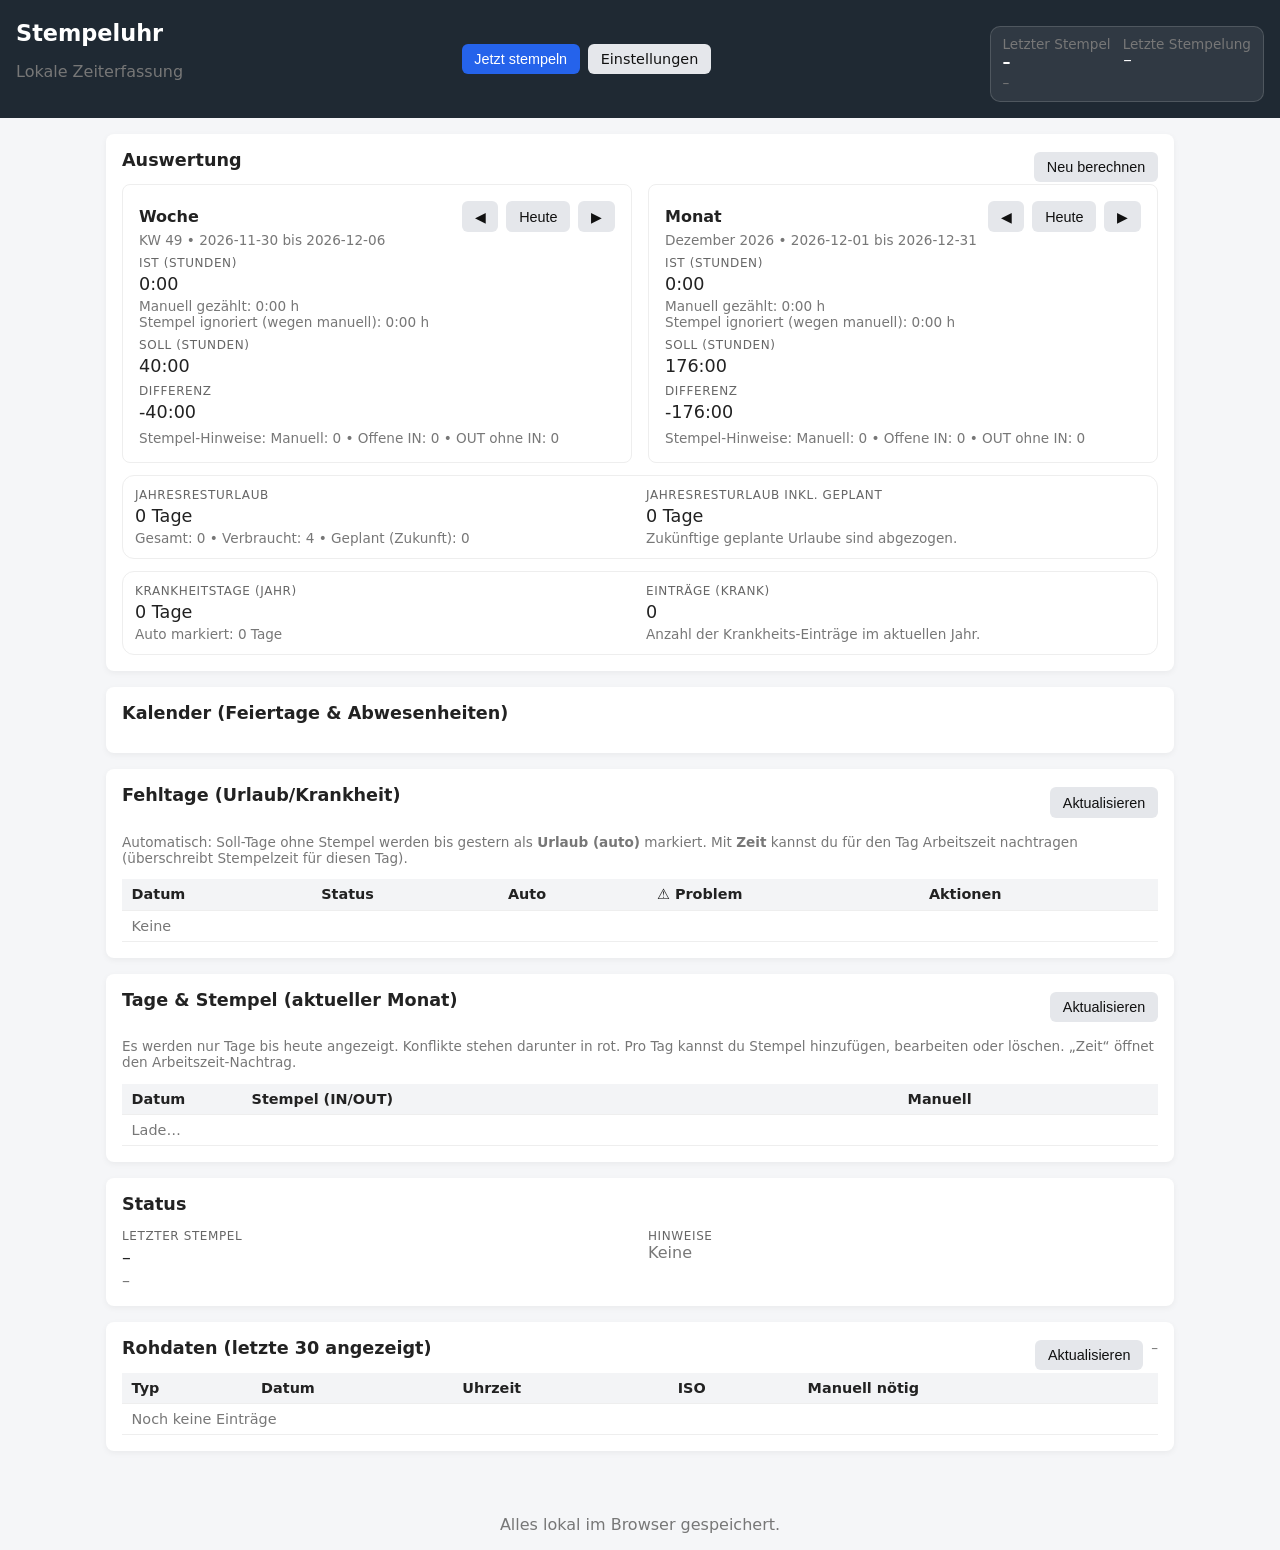
==== commit 546fdd5a: "Show KW and month label in analytics ranges" ====
--- a/index.html
+++ b/index.html
@@ -748,14 +748,28 @@
         return d;
       }
 
+      function getIsoWeekNumber(date) {
+        const utcDate = new Date(Date.UTC(date.getFullYear(), date.getMonth(), date.getDate()));
+        const dayNum = utcDate.getUTCDay() || 7;
+        utcDate.setUTCDate(utcDate.getUTCDate() + 4 - dayNum);
+        const yearStart = new Date(Date.UTC(utcDate.getUTCFullYear(), 0, 1));
+        const weekNo = Math.ceil((((utcDate - yearStart) / 86400000) + 1) / 7);
+        return weekNo;
+      }
+
+      function getMonthLabel(date) {
+        return date.toLocaleString("de-DE", { month: "long", year: "numeric" });
+      }
+
       function renderAnalysis() {
         const summary = Analytics.getSummary({
           weekDate: getWeekReferenceDate(),
           monthDate: getMonthReferenceDate()
         });
 
+        const weekNumber = getIsoWeekNumber(summary.week.start);
         document.getElementById("weekRange").textContent =
-          `${Analytics.formatDateYYYYMMDD(summary.week.start)} bis ${Analytics.formatDateYYYYMMDD(new Date(summary.week.endExclusive.getTime() - 1))}`;
+          `KW ${String(weekNumber).padStart(2, "0")} • ${Analytics.formatDateYYYYMMDD(summary.week.start)} bis ${Analytics.formatDateYYYYMMDD(new Date(summary.week.endExclusive.getTime() - 1))}`;
 
         document.getElementById("weekWorked").textContent = Analytics.formatHours(summary.week.workedHours);
         document.getElementById("weekManualAdded").textContent =
@@ -768,8 +782,9 @@
         document.getElementById("weekFlags").textContent =
           `Stempel-Hinweise: Manuell: ${summary.week.manualCount} • Offene IN: ${summary.week.openCount} • OUT ohne IN: ${summary.week.unmatchedOutCount}`;
 
+        const monthLabel = getMonthLabel(summary.month.start);
         document.getElementById("monthRange").textContent =
-          `${Analytics.formatDateYYYYMMDD(summary.month.start)} bis ${Analytics.formatDateYYYYMMDD(new Date(summary.month.endExclusive.getTime() - 1))}`;
+          `${monthLabel} • ${Analytics.formatDateYYYYMMDD(summary.month.start)} bis ${Analytics.formatDateYYYYMMDD(new Date(summary.month.endExclusive.getTime() - 1))}`;
 
         document.getElementById("monthWorked").textContent = Analytics.formatHours(summary.month.workedHours);
         document.getElementById("monthManualAdded").textContent =
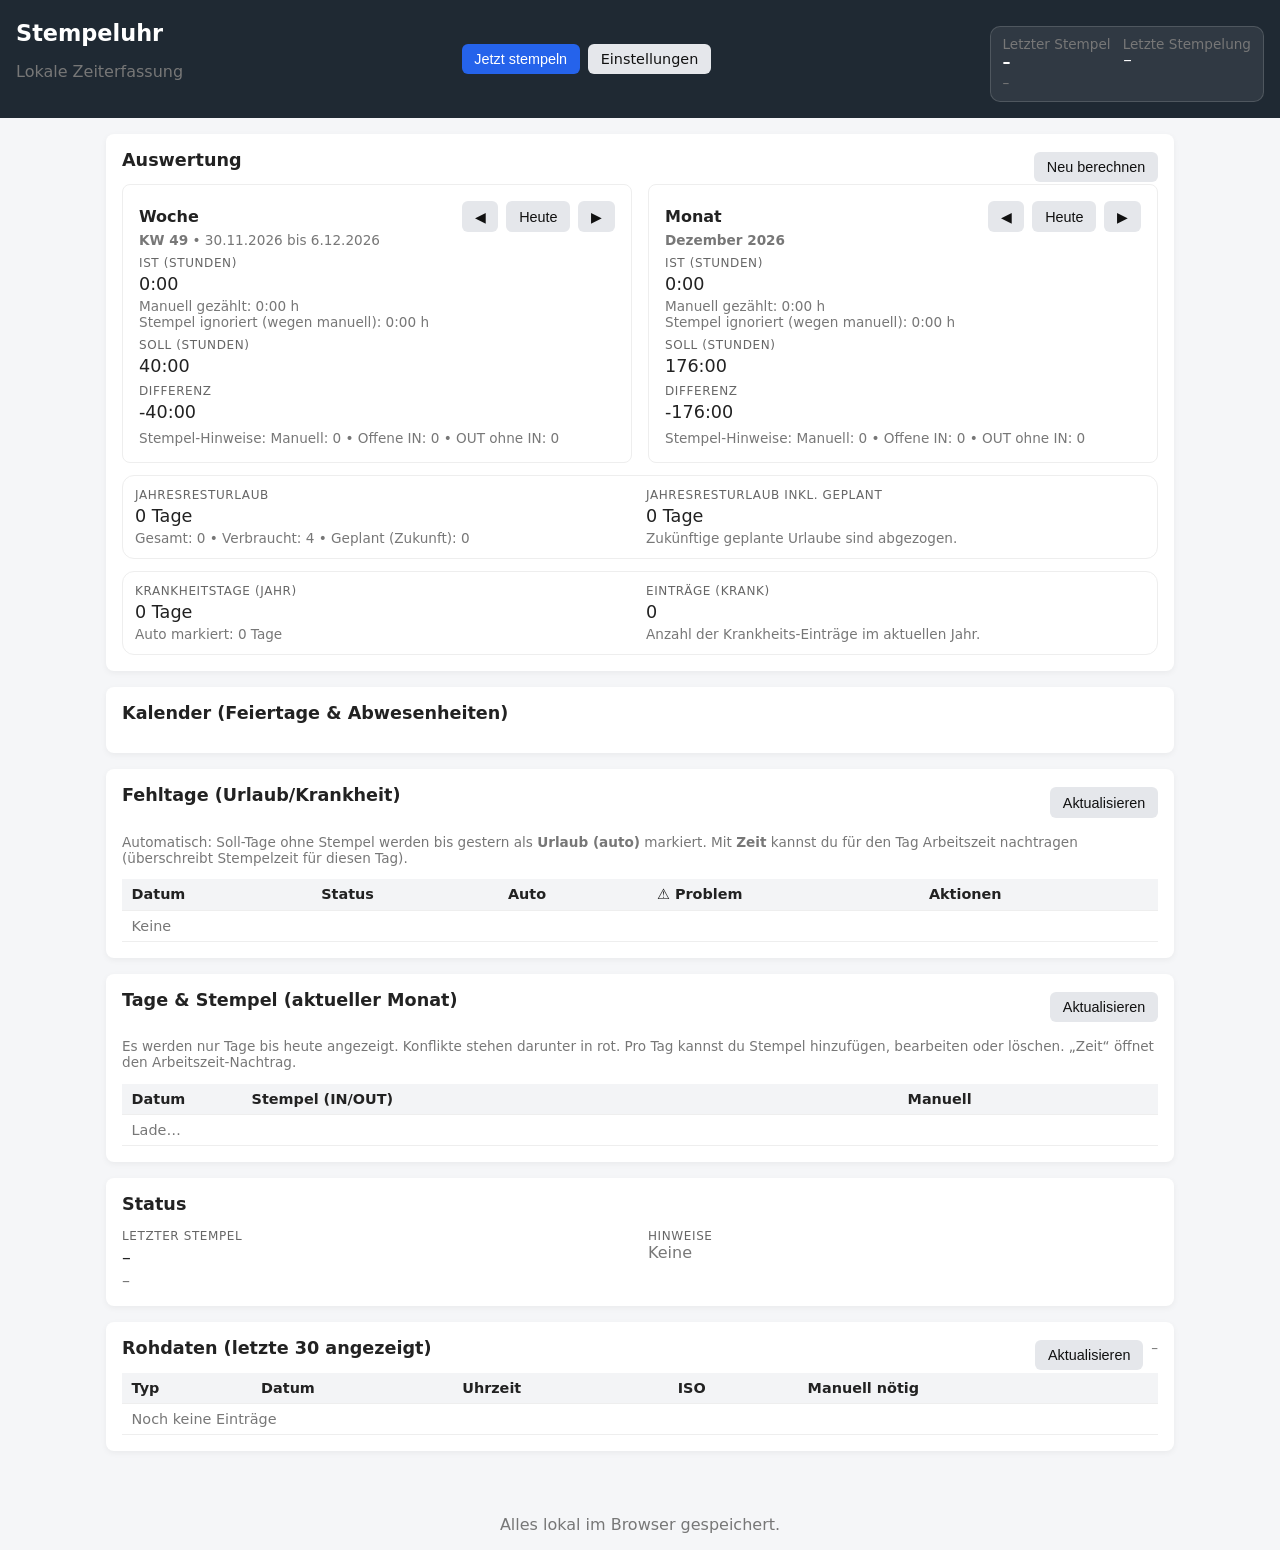
==== commit 79bf85a7: "Format analytics ranges with KW and month labels" ====
--- a/index.html
+++ b/index.html
@@ -761,6 +761,10 @@
         return date.toLocaleString("de-DE", { month: "long", year: "numeric" });
       }
 
+      function formatDateEU(date) {
+        return date.toLocaleDateString("de-DE");
+      }
+
       function renderAnalysis() {
         const summary = Analytics.getSummary({
           weekDate: getWeekReferenceDate(),
@@ -768,8 +772,8 @@
         });
 
         const weekNumber = getIsoWeekNumber(summary.week.start);
-        document.getElementById("weekRange").textContent =
-          `KW ${String(weekNumber).padStart(2, "0")} • ${Analytics.formatDateYYYYMMDD(summary.week.start)} bis ${Analytics.formatDateYYYYMMDD(new Date(summary.week.endExclusive.getTime() - 1))}`;
+        document.getElementById("weekRange").innerHTML =
+          `<strong>KW ${String(weekNumber).padStart(2, "0")}</strong> • ${formatDateEU(summary.week.start)} bis ${formatDateEU(new Date(summary.week.endExclusive.getTime() - 1))}`;
 
         document.getElementById("weekWorked").textContent = Analytics.formatHours(summary.week.workedHours);
         document.getElementById("weekManualAdded").textContent =
@@ -783,8 +787,8 @@
           `Stempel-Hinweise: Manuell: ${summary.week.manualCount} • Offene IN: ${summary.week.openCount} • OUT ohne IN: ${summary.week.unmatchedOutCount}`;
 
         const monthLabel = getMonthLabel(summary.month.start);
-        document.getElementById("monthRange").textContent =
-          `${monthLabel} • ${Analytics.formatDateYYYYMMDD(summary.month.start)} bis ${Analytics.formatDateYYYYMMDD(new Date(summary.month.endExclusive.getTime() - 1))}`;
+        document.getElementById("monthRange").innerHTML =
+          `<strong>${monthLabel}</strong>`;
 
         document.getElementById("monthWorked").textContent = Analytics.formatHours(summary.month.workedHours);
         document.getElementById("monthManualAdded").textContent =
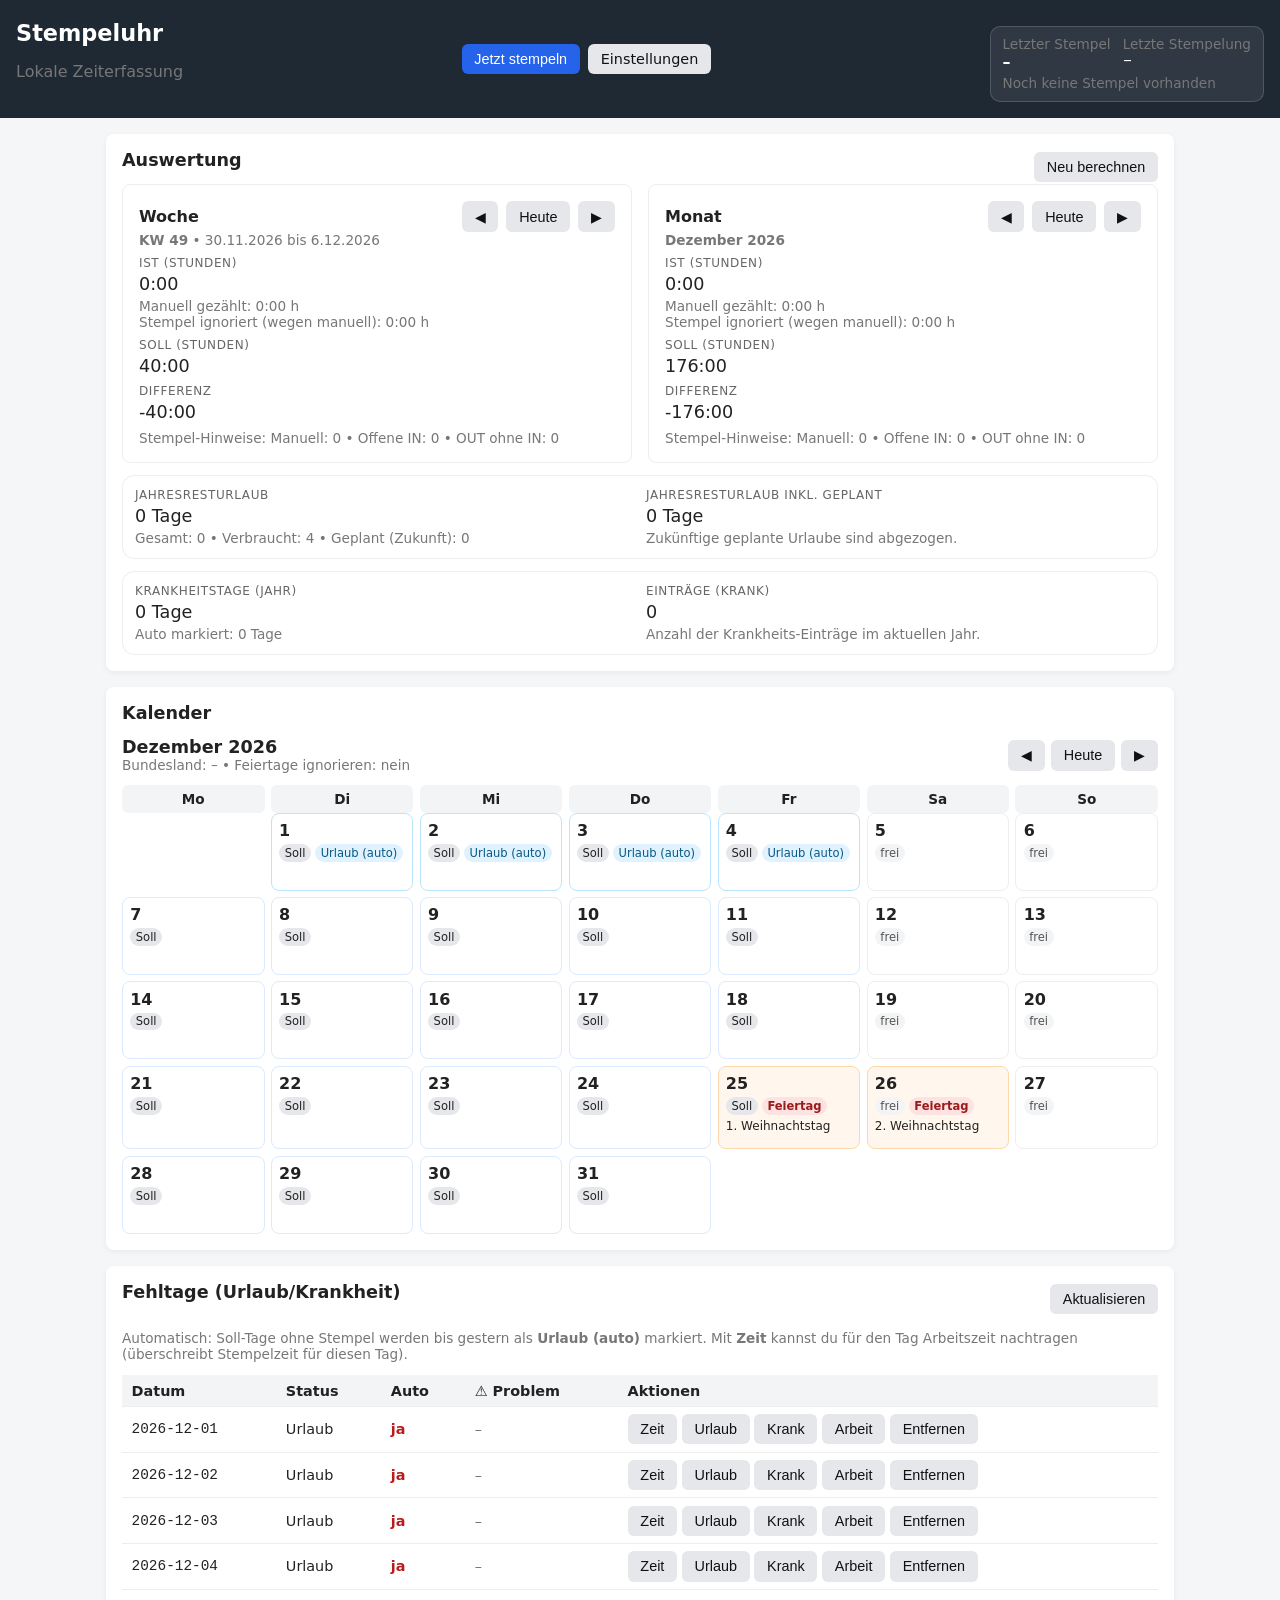
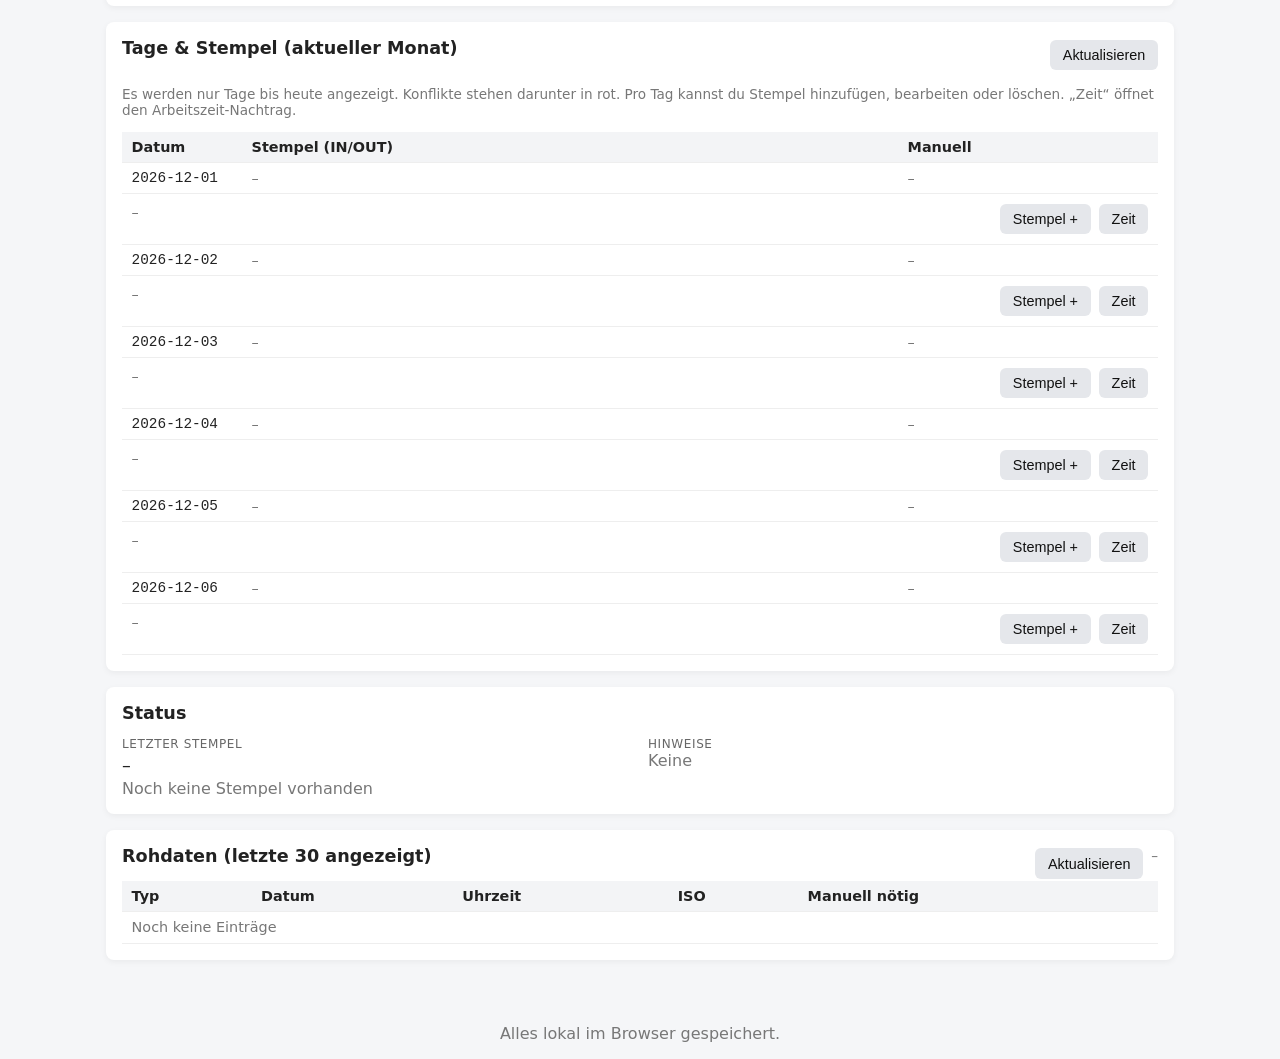
==== commit 7d36a2dd: "Update calendar day editing" ====
--- a/index.html
+++ b/index.html
@@ -228,7 +228,7 @@
     </section>
 
     <section class="card">
-      <h2>Kalender (Feiertage & Abwesenheiten)</h2>
+      <h2>Kalender</h2>
       <div id="calendarMount"></div>
     </section>
 
@@ -338,16 +338,39 @@
 
   </main>
 
-  <!-- Modal: Arbeitszeit nachtragen -->
+  <!-- Modal: Tag bearbeiten -->
   <div id="manualModal" class="modal hidden" aria-hidden="true">
     <div class="modal-backdrop" id="modalBackdrop"></div>
     <div class="modal-card">
       <div class="row">
-        <h3 style="margin:0;">Arbeitszeit nachtragen</h3>
+        <h3 style="margin:0;">Tag bearbeiten</h3>
         <button class="btn secondary" id="btnModalClose" type="button">✕</button>
       </div>
 
       <div class="muted small" id="modalDateLabel">–</div>
+
+      <div style="margin-top:0.75rem;">
+        <div class="label">Gestempelte Zeiten</div>
+        <div id="dayStampList" class="stamp-edit-list muted small">–</div>
+
+        <div class="grid2" style="margin-top:0.5rem;">
+          <div>
+            <label class="label" for="dayStampType">Typ</label>
+            <select id="dayStampType" style="width:100%; padding:0.5rem; border:1px solid #ddd; border-radius:6px;">
+              <option value="IN">IN</option>
+              <option value="OUT">OUT</option>
+            </select>
+          </div>
+          <div>
+            <label class="label" for="dayStampTime">Uhrzeit (HH:MM)</label>
+            <input id="dayStampTime" type="time" style="width:100%; padding:0.5rem; border:1px solid #ddd; border-radius:6px;">
+          </div>
+        </div>
+
+        <div class="row" style="margin-top:0.5rem;">
+          <button class="btn secondary" id="btnAddStamp" type="button">Stempel hinzufügen</button>
+        </div>
+      </div>
 
       <div class="grid2" style="margin-top:0.75rem;">
         <div>
@@ -368,10 +391,27 @@
 
       <div class="muted small" style="margin-top:0.5rem;" id="mwPreview">–</div>
       <div class="muted small warn" style="margin-top:0.5rem;" id="mwError"></div>
+      <div class="muted small" style="margin-top:0.5rem;" id="mwStatus"></div>
 
       <div class="row" style="margin-top:0.75rem;">
         <button class="btn" id="btnMwSave" type="button">Speichern</button>
         <button class="btn secondary" id="btnMwDelete" type="button">Löschen</button>
+      </div>
+
+      <div style="margin-top:1rem;">
+        <div class="label">Abwesenheit</div>
+        <select id="dayAbsenceSelect" style="width:100%; padding:0.5rem; border:1px solid #ddd; border-radius:6px;">
+          <option value="">Keine</option>
+          <option value="VACATION">Urlaub</option>
+          <option value="VACATION_AUTO">Urlaub (auto)</option>
+          <option value="SICK">Krank</option>
+          <option value="WORK_MANUAL">Arbeit (manuell)</option>
+        </select>
+
+        <div class="row" style="margin-top:0.5rem;">
+          <button class="btn secondary" id="btnAbsenceSave" type="button">Speichern</button>
+          <button class="btn secondary" id="btnAbsenceClear" type="button">Entfernen</button>
+        </div>
       </div>
     </div>
   </div>
@@ -642,17 +682,128 @@
       const modalBackdrop = document.getElementById("modalBackdrop");
       const btnModalClose = document.getElementById("btnModalClose");
       const modalDateLabel = document.getElementById("modalDateLabel");
+      const dayStampList = document.getElementById("dayStampList");
+      const dayStampType = document.getElementById("dayStampType");
+      const dayStampTime = document.getElementById("dayStampTime");
+      const btnAddStamp = document.getElementById("btnAddStamp");
       const mwStart = document.getElementById("mwStart");
       const mwEnd = document.getElementById("mwEnd");
       const mwBreak = document.getElementById("mwBreak");
       const mwPreview = document.getElementById("mwPreview");
       const mwError = document.getElementById("mwError");
+      const mwStatus = document.getElementById("mwStatus");
       const btnMwSave = document.getElementById("btnMwSave");
       const btnMwDelete = document.getElementById("btnMwDelete");
-
-      function openModal(dateStr) {
-        currentModalDate = dateStr;
+      const dayAbsenceSelect = document.getElementById("dayAbsenceSelect");
+      const btnAbsenceSave = document.getElementById("btnAbsenceSave");
+      const btnAbsenceClear = document.getElementById("btnAbsenceClear");
+
+      function parseYmdParts(dateStr) {
+        const m = String(dateStr || "").match(/^(\d{4})-(\d{2})-(\d{2})$/);
+        if (!m) return null;
+        return { year: Number(m[1]), month: Number(m[2]), day: Number(m[3]) };
+      }
+
+      function toStampDate(dateStr, timeStr) {
+        const parts = parseYmdParts(dateStr);
+        if (!parts) return null;
+        const m = String(timeStr || "").match(/^(\d{1,2}):(\d{2})$/);
+        if (!m) return null;
+        const hh = Number(m[1]);
+        const mm = Number(m[2]);
+        if (hh < 0 || hh > 23 || mm < 0 || mm > 59) return null;
+        const dt = new Date(parts.year, parts.month - 1, parts.day, hh, mm, 0, 0);
+        return { dt, hh, mm, parts };
+      }
+
+      function getAbsenceByDate(dateStr) {
+        const abs = StorageService.getAbsences();
+        return (Array.isArray(abs) ? abs : []).find(a => a && a.date === dateStr) || null;
+      }
+
+      function renderStampList(dateStr) {
+        const data = StorageService.getData();
+        const stampsAll = Array.isArray(data.stamps) ? data.stamps : [];
+        const parts = parseYmdParts(dateStr);
+        if (!parts) return;
+
+        const stampsForDay = stampsAll
+          .filter(s => s && s.year === parts.year && s.month === parts.month && s.day === parts.day)
+          .slice()
+          .sort((a, b) => a.timestamp - b.timestamp);
+
+        dayStampList.innerHTML = "";
+
+        if (!stampsForDay.length) {
+          dayStampList.textContent = "Keine Stempel.";
+          return;
+        }
+
+        stampsForDay.forEach(st => {
+          const row = document.createElement("div");
+          row.className = "stamp-edit-row";
+
+          const typeSelect = document.createElement("select");
+          typeSelect.innerHTML = `
+            <option value="IN">IN</option>
+            <option value="OUT">OUT</option>
+          `;
+          typeSelect.value = st.type || "IN";
+
+          const timeInput = document.createElement("input");
+          timeInput.type = "time";
+          timeInput.value = `${pad2(st.hour)}:${pad2(st.minute)}`;
+
+          const btnUpdate = document.createElement("button");
+          btnUpdate.className = "btn secondary mini";
+          btnUpdate.type = "button";
+          btnUpdate.textContent = "Ändern";
+          btnUpdate.onclick = () => {
+            const t = toStampDate(dateStr, timeInput.value);
+            if (!t) { alert("Ungültige Zeit."); return; }
+
+            StorageService.updateStampByTimestamp(st.timestamp, {
+              type: typeSelect.value,
+              hour: t.hh,
+              minute: t.mm,
+              second: 0,
+              timestamp: t.dt.getTime(),
+              iso: t.dt.toISOString(),
+              year: t.parts.year,
+              month: t.parts.month,
+              day: t.parts.day,
+              manualRequired: false,
+              cutoffFlag: false,
+              manualEntry: true
+            });
+
+            renderAll();
+            renderStampList(dateStr);
+          };
+
+          const btnDelete = document.createElement("button");
+          btnDelete.className = "btn secondary mini";
+          btnDelete.type = "button";
+          btnDelete.textContent = "Löschen";
+          btnDelete.onclick = () => {
+            const ok = confirm(`Diesen Stempel löschen?\n${st.type} ${pad2(st.hour)}:${pad2(st.minute)} (${dateStr})`);
+            if (!ok) return;
+            StorageService.deleteStampByTimestamp(st.timestamp);
+            renderAll();
+            renderStampList(dateStr);
+          };
+
+          row.appendChild(typeSelect);
+          row.appendChild(timeInput);
+          row.appendChild(btnUpdate);
+          row.appendChild(btnDelete);
+          dayStampList.appendChild(row);
+        });
+      }
+
+      function refreshModalData(dateStr) {
         mwError.textContent = "";
+        mwStatus.textContent = "";
         modalDateLabel.textContent = `Datum: ${dateStr}`;
 
         const existing = ManualWorkService.getByDate(dateStr);
@@ -666,7 +817,22 @@
           mwBreak.value = "0";
         }
 
+        const absence = getAbsenceByDate(dateStr);
+        if (!absence) {
+          dayAbsenceSelect.value = "";
+        } else if (absence.type === "VACATION" && absence.auto) {
+          dayAbsenceSelect.value = "VACATION_AUTO";
+        } else {
+          dayAbsenceSelect.value = absence.type || "";
+        }
+
+        renderStampList(dateStr);
         updatePreview();
+      }
+
+      function openModal(dateStr) {
+        currentModalDate = dateStr;
+        refreshModalData(dateStr);
 
         modal.classList.remove("hidden");
         modal.setAttribute("aria-hidden", "false");
@@ -680,6 +846,7 @@
 
       function updatePreview() {
         mwError.textContent = "";
+        mwStatus.textContent = "";
         if (!currentModalDate) { mwPreview.textContent = "–"; return; }
 
         const s = mwStart.value;
@@ -721,15 +888,65 @@
         if (!res.ok) { mwError.textContent = res.error; return; }
 
         AbsenceService.setAbsence(currentModalDate, AbsenceService.TYPES.WORK_MANUAL);
-        closeModal();
+        mwStatus.textContent = "Manuelle Zeit gespeichert.";
         renderAll();
+        refreshModalData(currentModalDate);
       };
 
       btnMwDelete.onclick = () => {
         if (!currentModalDate) return;
         ManualWorkService.remove(currentModalDate);
-        closeModal();
+        const absence = getAbsenceByDate(currentModalDate);
+        if (absence && absence.type === "WORK_MANUAL") AbsenceService.clearAbsence(currentModalDate);
+        mwStatus.textContent = "Manuelle Zeit gelöscht.";
         renderAll();
+        refreshModalData(currentModalDate);
+      };
+
+      btnAddStamp.onclick = () => {
+        if (!currentModalDate) return;
+        const t = toStampDate(currentModalDate, dayStampTime.value);
+        if (!t) { alert("Bitte eine gültige Uhrzeit angeben."); return; }
+
+        StorageService.addStamp({
+          type: dayStampType.value,
+          iso: t.dt.toISOString(),
+          year: t.parts.year,
+          month: t.parts.month,
+          day: t.parts.day,
+          hour: t.hh,
+          minute: t.mm,
+          second: 0,
+          timestamp: t.dt.getTime(),
+          manualRequired: false,
+          cutoffFlag: false,
+          manualEntry: true
+        });
+
+        dayStampTime.value = "";
+        renderAll();
+        renderStampList(currentModalDate);
+      };
+
+      btnAbsenceSave.onclick = () => {
+        if (!currentModalDate) return;
+        const val = dayAbsenceSelect.value;
+        if (!val) {
+          AbsenceService.clearAbsence(currentModalDate);
+        } else if (val === "VACATION_AUTO") {
+          AbsenceService.setAbsenceWithFlags(currentModalDate, AbsenceService.TYPES.VACATION, { auto: true });
+        } else {
+          AbsenceService.setAbsence(currentModalDate, val);
+        }
+        renderAll();
+        refreshModalData(currentModalDate);
+      };
+
+      btnAbsenceClear.onclick = () => {
+        if (!currentModalDate) return;
+        AbsenceService.clearAbsence(currentModalDate);
+        renderAll();
+        refreshModalData(currentModalDate);
       };
 
       // ---------- Rendering ----------
@@ -809,6 +1026,11 @@
       function renderCalendar() {
         if (window.CalendarView) CalendarView.renderMonth("calendarMount", new Date());
       }
+
+      window.addEventListener("calendar:day-click", (event) => {
+        const dateStr = event && event.detail ? event.detail.dateStr : null;
+        if (dateStr) openModal(dateStr);
+      });
 
       function renderAbsences() {
         const tbody = document.getElementById("absTbody");
--- a/src/css/style.css
+++ b/src/css/style.css
@@ -343,23 +343,25 @@
   display: flex;
   flex-direction: column;
   gap: 0.25rem;
+}
+
+.cal-clickable {
   cursor: pointer;
+}
+
+.cal-time {
+  font-size: 0.75rem;
+  font-weight: 600;
+  color: #0f172a;
 }
 
 .cal-empty {
   background: transparent;
   border: none;
-  cursor: default;
 }
 
 .cal-daynum {
   font-weight: 700;
-}
-
-.cal-hours {
-  font-weight: 600;
-  font-size: 0.85rem;
-  color: #1f2933;
 }
 
 .cal-meta {
@@ -479,6 +481,20 @@
   padding: 1rem;
   box-shadow: 0 12px 40px rgba(0,0,0,0.25);
 }
+
+.stamp-edit-list {
+  display: flex;
+  flex-direction: column;
+  gap: 0.35rem;
+  margin-top: 0.35rem;
+}
+
+.stamp-edit-row {
+  display: grid;
+  grid-template-columns: 1fr 1fr auto auto;
+  gap: 0.35rem;
+  align-items: center;
+}
 /* =========
    Problem-Markierung (rot)
    ========= */
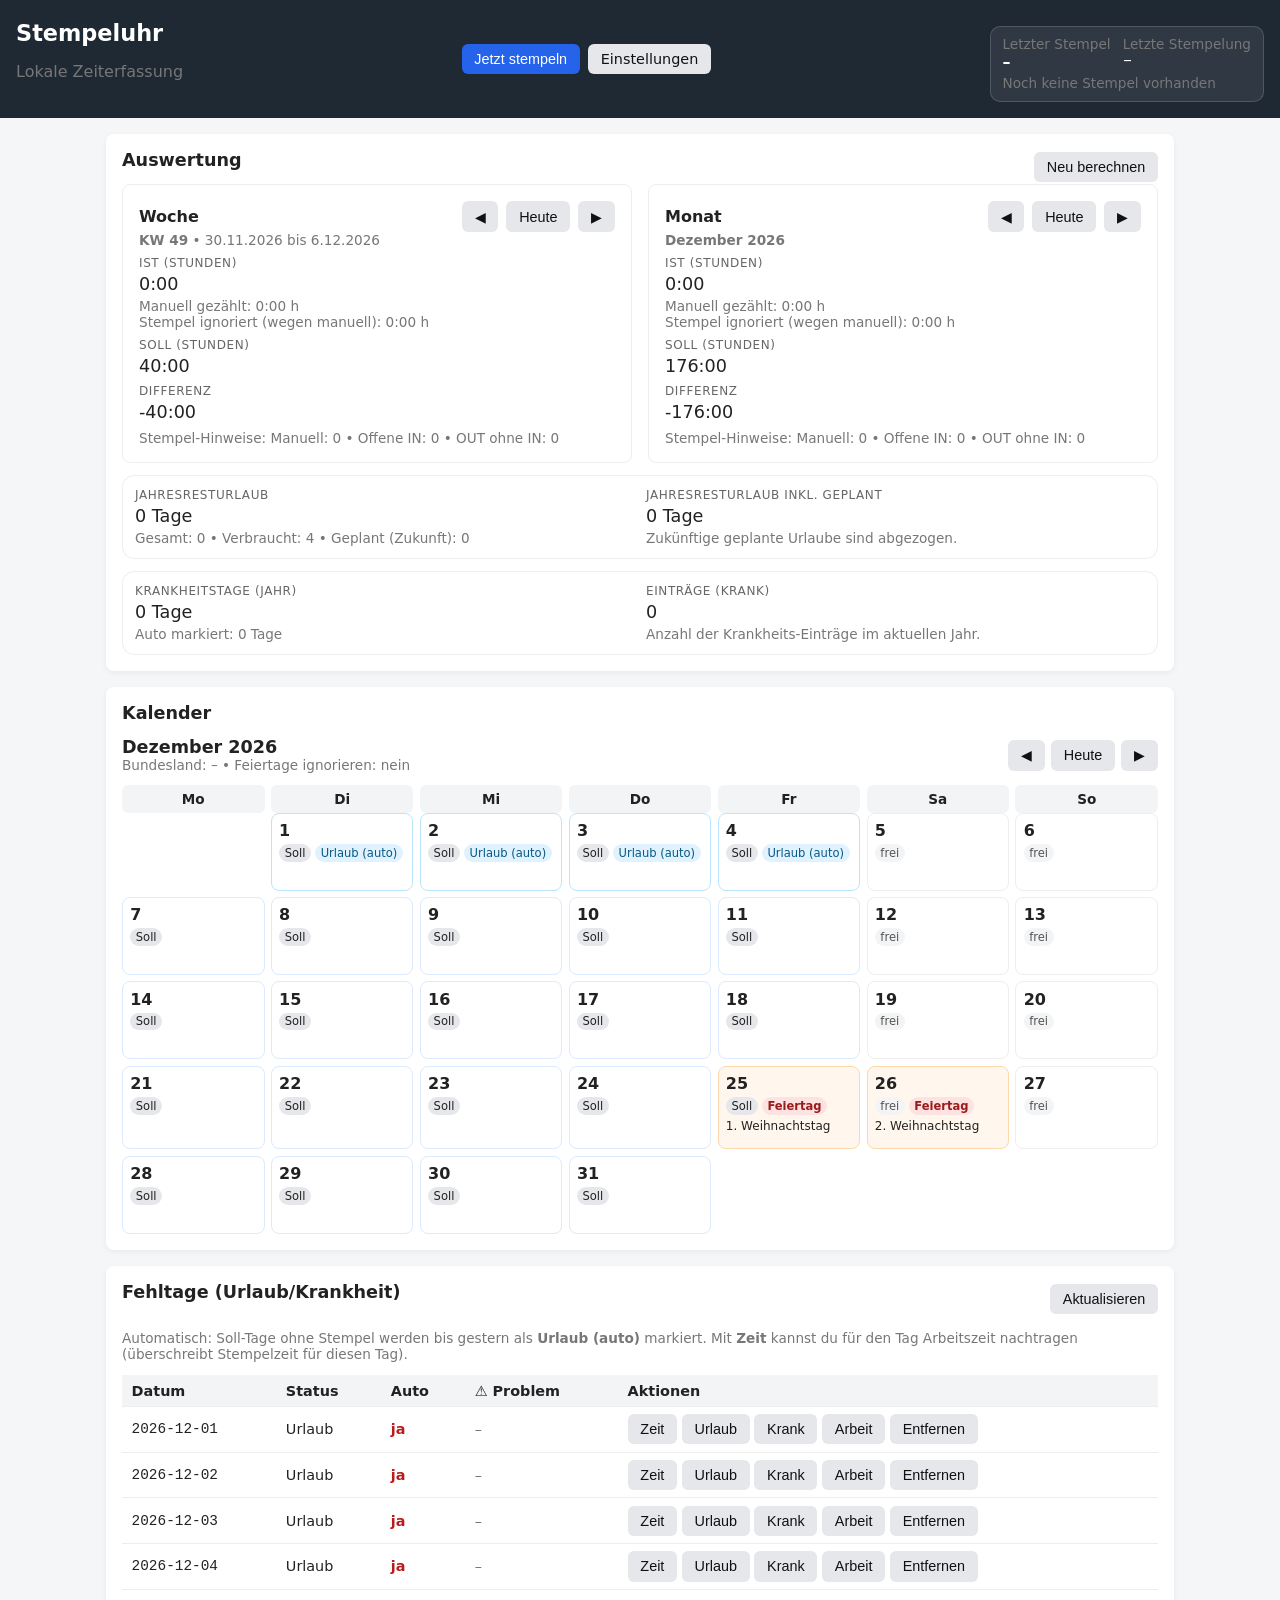
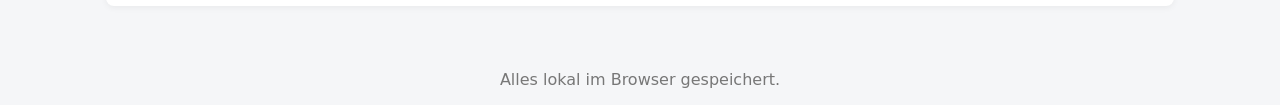
==== commit 2aee62d3: "Remove sections from homepage" ====
--- a/index.html
+++ b/index.html
@@ -258,79 +258,6 @@
           </thead>
           <tbody id="absTbody">
             <tr><td colspan="5" class="muted">Keine</td></tr>
-          </tbody>
-        </table>
-      </div>
-    </section>
-
-    <section class="card">
-      <div class="row">
-        <h2>Tage & Stempel (aktueller Monat)</h2>
-        <div class="row-right">
-          <button class="btn secondary" id="btnManualRefresh" type="button">Aktualisieren</button>
-        </div>
-      </div>
-
-      <p class="muted small">
-        Es werden nur Tage bis heute angezeigt. Konflikte stehen darunter in rot.
-        Pro Tag kannst du Stempel hinzufügen, bearbeiten oder löschen. „Zeit“ öffnet den Arbeitszeit-Nachtrag.
-      </p>
-
-      <div class="table-wrap">
-        <table class="table days-table">
-          <thead>
-            <tr>
-              <th style="width: 120px;">Datum</th>
-              <th>Stempel (IN/OUT)</th>
-              <th style="width: 260px;">Manuell</th>
-            </tr>
-          </thead>
-          <tbody id="daysTbody">
-            <tr><td colspan="3" class="muted">Lade…</td></tr>
-          </tbody>
-        </table>
-      </div>
-    </section>
-
-    <section class="card">
-      <h2>Status</h2>
-      <div class="grid2">
-        <div>
-          <div class="label">Letzter Stempel</div>
-          <div class="value" id="lastStampValue">–</div>
-          <div class="muted" id="lastStampMeta">–</div>
-        </div>
-        <div>
-          <div class="label">Hinweise</div>
-          <div id="alerts" class="alerts">
-            <div class="muted">Keine</div>
-          </div>
-        </div>
-      </div>
-    </section>
-
-    <section class="card">
-      <div class="row">
-        <h2>Rohdaten (letzte 30 angezeigt)</h2>
-        <div class="row-right">
-          <button class="btn secondary" id="btnRefresh" type="button">Aktualisieren</button>
-          <span class="muted small" id="exportHint">–</span>
-        </div>
-      </div>
-
-      <div class="table-wrap">
-        <table class="table">
-          <thead>
-            <tr>
-              <th>Typ</th>
-              <th>Datum</th>
-              <th>Uhrzeit</th>
-              <th>ISO</th>
-              <th>Manuell nötig</th>
-            </tr>
-          </thead>
-          <tbody id="stampsTbody">
-            <tr><td colspan="5" class="muted">Noch keine Einträge</td></tr>
           </tbody>
         </table>
       </div>
@@ -1127,6 +1054,7 @@
 
       function renderDaysStamps() {
         const tbody = document.getElementById("daysTbody");
+        if (!tbody) return;
         tbody.innerHTML = "";
 
         const data = StorageService.getData();
@@ -1335,8 +1263,8 @@
         const topMeta = document.getElementById("lastStampTopMeta");
 
         if (!last) {
-          lastStampValue.textContent = "–";
-          lastStampMeta.textContent = "Noch keine Stempel vorhanden";
+          if (lastStampValue) lastStampValue.textContent = "–";
+          if (lastStampMeta) lastStampMeta.textContent = "Noch keine Stempel vorhanden";
           topValue.textContent = "–";
           topAgo.textContent = "–";
           topMeta.textContent = "Noch keine Stempel vorhanden";
@@ -1344,8 +1272,10 @@
           const valueText = `${last.type} • ${formatDate(last)} ${formatTime(last)}`;
           const agoText = formatAgoFromTimestamp(last.timestamp);
 
-          lastStampValue.textContent = valueText;
-          lastStampMeta.textContent = `timestamp: ${last.timestamp}${last.manualRequired ? " • ⚠️ manuell" : ""}`;
+          if (lastStampValue) lastStampValue.textContent = valueText;
+          if (lastStampMeta) {
+            lastStampMeta.textContent = `timestamp: ${last.timestamp}${last.manualRequired ? " • ⚠️ manuell" : ""}`;
+          }
 
           topValue.textContent = valueText;
           topAgo.textContent = agoText;
@@ -1353,37 +1283,41 @@
         }
 
         const alerts = document.getElementById("alerts");
-        alerts.innerHTML = "";
-
-        const manual = stamps.filter(s => s && s.manualRequired);
-        if (manual.length === 0) {
-          alerts.innerHTML = `<div class="muted">Keine</div>`;
-        } else {
-          manual.slice(-5).reverse().forEach(s => {
-            const div = document.createElement("div");
-            div.className = "alert";
-            div.textContent = `⚠️ Manuelle Prüfung: ${formatDate(s)} ${formatTime(s)}`;
-            alerts.appendChild(div);
-          });
+        if (alerts) {
+          alerts.innerHTML = "";
+
+          const manual = stamps.filter(s => s && s.manualRequired);
+          if (manual.length === 0) {
+            alerts.innerHTML = `<div class="muted">Keine</div>`;
+          } else {
+            manual.slice(-5).reverse().forEach(s => {
+              const div = document.createElement("div");
+              div.className = "alert";
+              div.textContent = `⚠️ Manuelle Prüfung: ${formatDate(s)} ${formatTime(s)}`;
+              alerts.appendChild(div);
+            });
+          }
         }
 
         const tbody = document.getElementById("stampsTbody");
-        tbody.innerHTML = "";
-
-        if (stamps.length === 0) {
-          tbody.innerHTML = `<tr><td colspan="5" class="muted">Noch keine Einträge</td></tr>`;
-        } else {
-          stamps.slice(-30).reverse().forEach(st => {
-            const tr = document.createElement("tr");
-            tr.innerHTML = `
-              <td class="${st.manualRequired ? "warn" : ""}">${st.type}</td>
-              <td>${formatDate(st)}</td>
-              <td>${formatTime(st)}</td>
-              <td class="mono">${st.iso}</td>
-              <td class="${st.manualRequired ? "warn" : "muted"}">${st.manualRequired ? "JA" : "nein"}</td>
-            `;
-            tbody.appendChild(tr);
-          });
+        if (tbody) {
+          tbody.innerHTML = "";
+
+          if (stamps.length === 0) {
+            tbody.innerHTML = `<tr><td colspan="5" class="muted">Noch keine Einträge</td></tr>`;
+          } else {
+            stamps.slice(-30).reverse().forEach(st => {
+              const tr = document.createElement("tr");
+              tr.innerHTML = `
+                <td class="${st.manualRequired ? "warn" : ""}">${st.type}</td>
+                <td>${formatDate(st)}</td>
+                <td>${formatTime(st)}</td>
+                <td class="mono">${st.iso}</td>
+                <td class="${st.manualRequired ? "warn" : "muted"}">${st.manualRequired ? "JA" : "nein"}</td>
+              `;
+              tbody.appendChild(tr);
+            });
+          }
         }
       }
 
@@ -1402,7 +1336,10 @@
         renderAll();
       };
 
-      document.getElementById("btnRefresh").onclick = () => { renderAll(); setHint("Aktualisiert"); };
+      const btnRefresh = document.getElementById("btnRefresh");
+      if (btnRefresh) {
+        btnRefresh.onclick = () => { renderAll(); setHint("Aktualisiert"); };
+      }
       document.getElementById("btnRecalc").onclick = () => { renderAnalysis(); renderCalendar(); };
       document.getElementById("weekPrev").onclick = () => { weekOffset -= 1; renderAnalysis(); };
       document.getElementById("weekNext").onclick = () => { weekOffset += 1; renderAnalysis(); };
@@ -1414,7 +1351,10 @@
         AbsenceService.ensureAutoVacationUpToYesterday();
         renderAbsences(); renderCalendar(); renderAnalysis(); renderDaysStamps();
       };
-      document.getElementById("btnManualRefresh").onclick = () => { renderDaysStamps(); renderAnalysis(); setHint("Tage aktualisiert"); };
+      const btnManualRefresh = document.getElementById("btnManualRefresh");
+      if (btnManualRefresh) {
+        btnManualRefresh.onclick = () => { renderDaysStamps(); renderAnalysis(); setHint("Tage aktualisiert"); };
+      }
 
       renderAll();
 
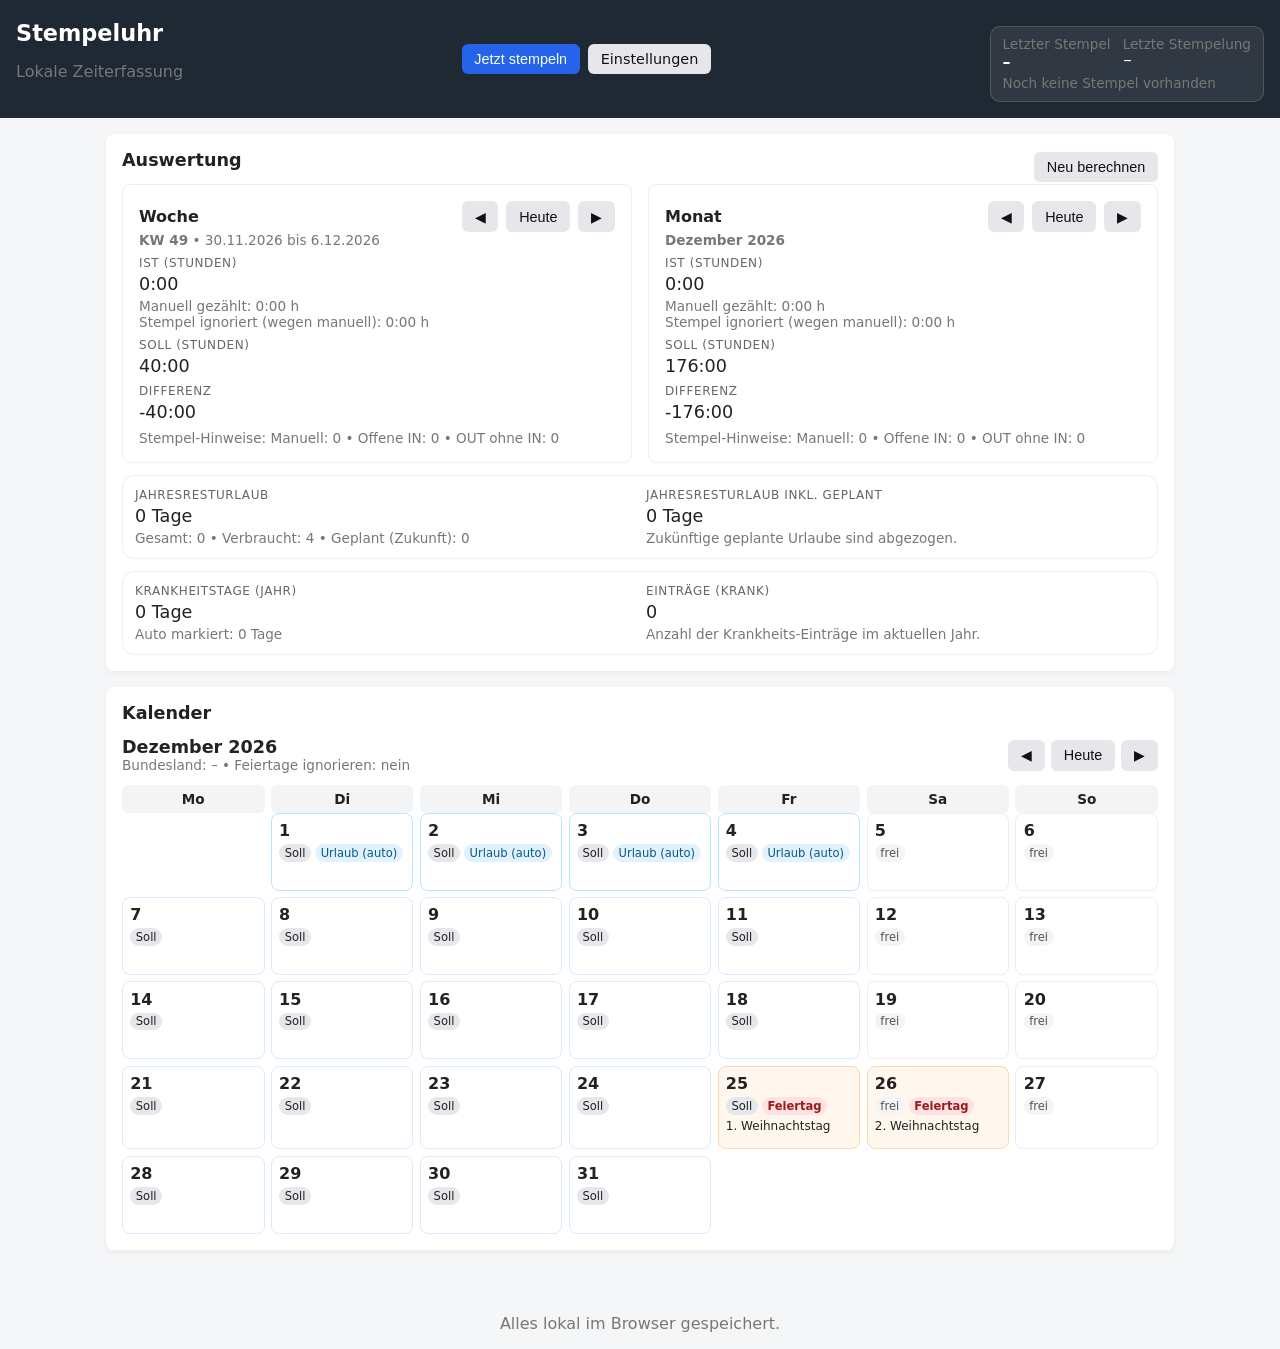
==== commit a4d56d3f: "Remove absence section from UI" ====
--- a/index.html
+++ b/index.html
@@ -230,37 +230,6 @@
     <section class="card">
       <h2>Kalender</h2>
       <div id="calendarMount"></div>
-    </section>
-
-    <section class="card">
-      <div class="row">
-        <h2>Fehltage (Urlaub/Krankheit)</h2>
-        <div class="row-right">
-          <button class="btn secondary" id="btnAbsRefresh" type="button">Aktualisieren</button>
-        </div>
-      </div>
-
-      <p class="muted small">
-        Automatisch: Soll-Tage ohne Stempel werden bis gestern als <b>Urlaub (auto)</b> markiert.
-        Mit <b>Zeit</b> kannst du für den Tag Arbeitszeit nachtragen (überschreibt Stempelzeit für diesen Tag).
-      </p>
-
-      <div class="table-wrap">
-        <table class="table">
-          <thead>
-            <tr>
-              <th>Datum</th>
-              <th>Status</th>
-              <th>Auto</th>
-              <th>⚠ Problem</th>
-              <th>Aktionen</th>
-            </tr>
-          </thead>
-          <tbody id="absTbody">
-            <tr><td colspan="5" class="muted">Keine</td></tr>
-          </tbody>
-        </table>
-      </div>
     </section>
 
   </main>
@@ -961,6 +930,7 @@
 
       function renderAbsences() {
         const tbody = document.getElementById("absTbody");
+        if (!tbody) return;
         tbody.innerHTML = "";
 
         const list = AbsenceService.listAbsencesForMonth(new Date());
@@ -1347,10 +1317,6 @@
       document.getElementById("monthPrev").onclick = () => { monthOffset -= 1; renderAnalysis(); };
       document.getElementById("monthNext").onclick = () => { monthOffset += 1; renderAnalysis(); };
       document.getElementById("monthToday").onclick = () => { monthOffset = 0; renderAnalysis(); };
-      document.getElementById("btnAbsRefresh").onclick = () => {
-        AbsenceService.ensureAutoVacationUpToYesterday();
-        renderAbsences(); renderCalendar(); renderAnalysis(); renderDaysStamps();
-      };
       const btnManualRefresh = document.getElementById("btnManualRefresh");
       if (btnManualRefresh) {
         btnManualRefresh.onclick = () => { renderDaysStamps(); renderAnalysis(); setHint("Tage aktualisiert"); };
